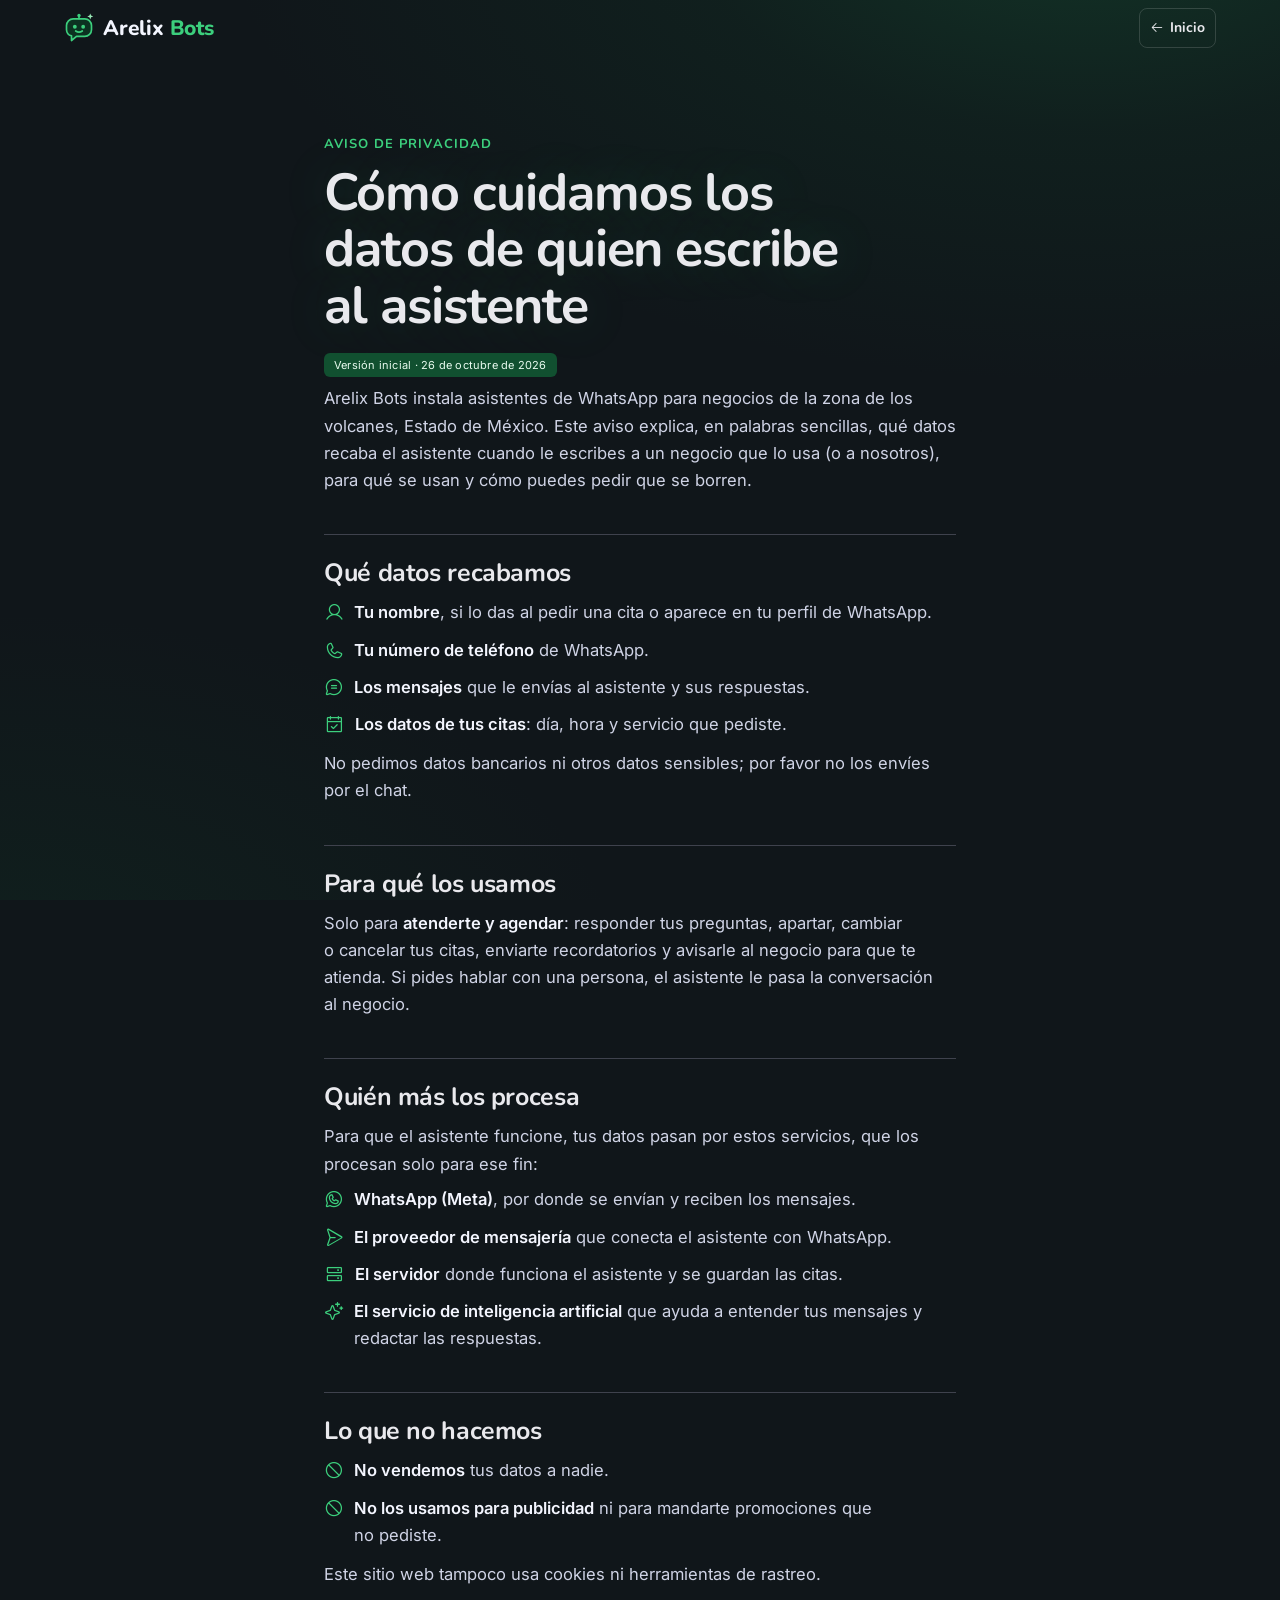
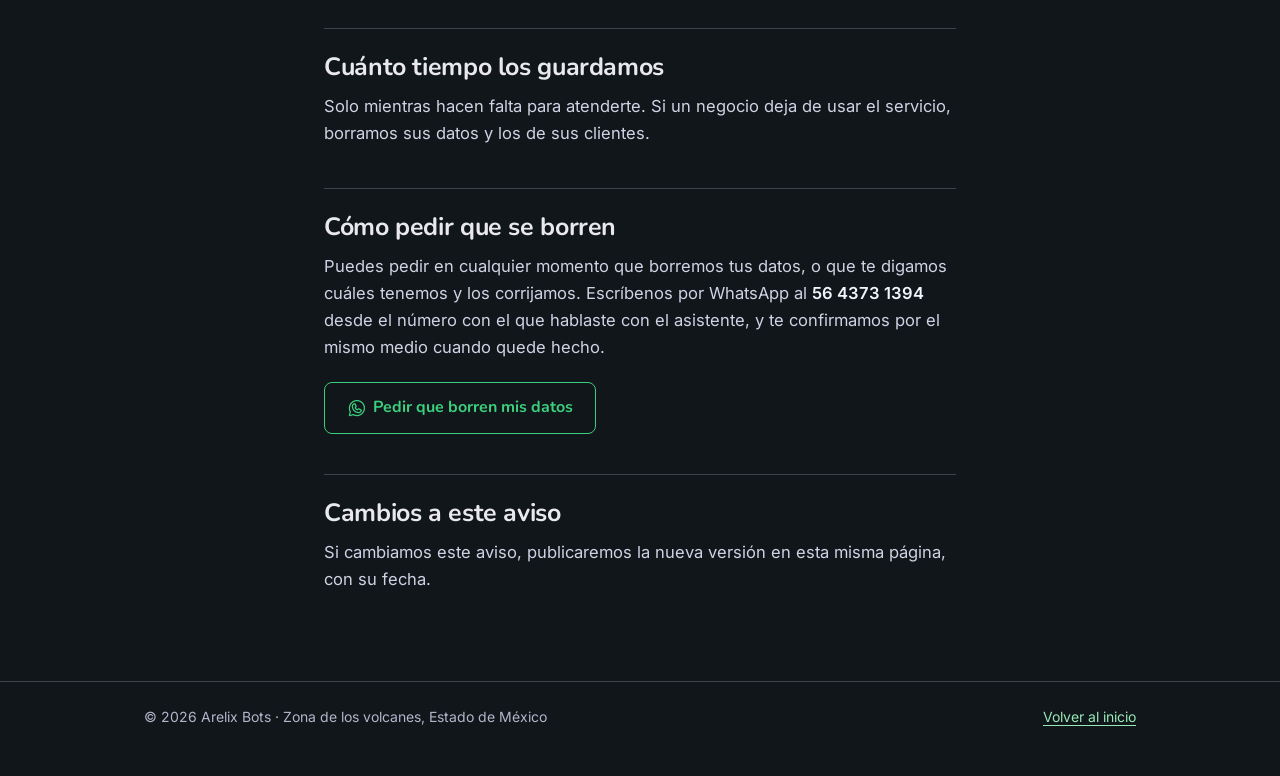
==== aviso-privacidad.html @ 7423c523 "Sitio estático de Arelix Bots y aviso de privacidad Página principal convertida del bundle de Claude" ====
<!DOCTYPE html>
<html lang="es-MX">
<head>
<meta charset="utf-8">
<meta name="viewport" content="width=device-width, initial-scale=1">
<title>Aviso de privacidad · Arelix Bots</title>
<meta name="description" content="Qué datos recaba el asistente de WhatsApp de Arelix Bots, para qué se usan, quién los procesa y cómo pedir que se borren.">
<meta name="theme-color" content="#10161a">
<link rel="canonical" href="https://lego1804.github.io/arelix-web/aviso-privacidad.html">
<link rel="icon" href="favicon.svg" type="image/svg+xml">
<link rel="icon" href="favicon.ico" sizes="32x32">
<link rel="apple-touch-icon" href="apple-touch-icon.png">
<meta property="og:type" content="website">
<meta property="og:locale" content="es_MX">
<meta property="og:site_name" content="Arelix Bots">
<meta property="og:title" content="Aviso de privacidad · Arelix Bots">
<meta property="og:description" content="Qué datos recaba el asistente de WhatsApp, para qué se usan y cómo pedir que se borren.">
<meta property="og:url" content="https://lego1804.github.io/arelix-web/aviso-privacidad.html">
<meta property="og:image" content="https://lego1804.github.io/arelix-web/og-image.png">
<meta property="og:image:width" content="1200">
<meta property="og:image:height" content="630">
<meta name="twitter:card" content="summary_large_image">
<link rel="stylesheet" href="assets/css/styles.css">
<script src="assets/js/main.js" defer></script>
</head>
<body>

<div aria-hidden="true" style="position:fixed;inset:0;width:100vw;height:100vh;z-index:-1;pointer-events:none;background:radial-gradient(ellipse 90vw 70vh at 85% -10%,rgba(24,116,67,.32) 0%,rgba(17,80,48,.16) 35%,rgba(16,22,26,0) 75%),radial-gradient(ellipse 70vw 60vh at 0% 110%,rgba(17,80,48,.18) 0%,rgba(16,22,26,0) 70%),var(--color-bg)"></div>

<nav class="nav topnav" data-scrolled="false" style="position:sticky;top:0;z-index:20;padding-inline:clamp(16px,5vw,72px);display:flex;align-items:center;gap:16px">
  <a href="./" class="nav-brand" aria-label="Arelix Bots, inicio" style="display:flex;align-items:center;gap:9px;margin-right:auto;text-decoration:none;min-width:0"><svg width="30" height="30" viewBox="0 0 36 36" aria-hidden="true" style="flex:none;overflow:visible"><path d="M11 7h14a8 8 0 0 1 8 8v5a8 8 0 0 1-8 8H15l-6 5v-5.6A8 8 0 0 1 3 20v-5a8 8 0 0 1 8-8z" fill="#0c3221" stroke="#3ccf7d" stroke-width="2" stroke-linejoin="round"></path><line x1="18" y1="7" x2="18" y2="4" stroke="#3ccf7d" stroke-width="2" stroke-linecap="round"></line><circle cx="18" cy="3" r="2" fill="#3ccf7d"></circle><circle cx="13" cy="16.5" r="2.3" fill="#3ccf7d"></circle><circle cx="23" cy="16.5" r="2.3" fill="#3ccf7d"></circle><path d="M14 21.6q4 2.8 8 0" stroke="#3ccf7d" stroke-width="2" fill="none" stroke-linecap="round"></path><path d="M31.5 0.5l1 2.6 2.6 1-2.6 1-1 2.6-1-2.6-2.6-1 2.6-1z" fill="#98e8b6"></path></svg><span style="font-family:'Nunito',system-ui,sans-serif;font-weight:800;font-size:21px;letter-spacing:-0.01em;color:var(--color-neutral-100);white-space:nowrap">Arelix <span style="color:var(--color-accent)">Bots</span></span></a>
  <a class="btn btn-secondary" href="./" style="min-height:40px"><i aria-hidden="true" class="ph ph-arrow-left"></i>Inicio</a>
</nav>

<main class="legal" style="color:var(--color-text);font-family:var(--font-body)">
  <h6 style="color:var(--color-accent);margin:0 0 14px">Aviso de privacidad</h6>
  <h1>Cómo cuidamos los datos de quien escribe al asistente</h1>
  <p><span class="tag tag-accent">Versión inicial · 26 de octubre de 2026</span></p>
  <p>Arelix Bots instala asistentes de WhatsApp para negocios de la zona de los volcanes, Estado de México. Este aviso explica, en palabras sencillas, qué datos recaba el asistente cuando le escribes a un negocio que lo usa (o a nosotros), para qué se usan y cómo puedes pedir que se borren.</p>

  <h2>Qué datos recabamos</h2>
  <ul>
    <li><i aria-hidden="true" class="ph ph-user"></i><span><strong>Tu nombre</strong>, si lo das al pedir una cita o aparece en tu perfil de WhatsApp.</span></li>
    <li><i aria-hidden="true" class="ph ph-phone"></i><span><strong>Tu número de teléfono</strong> de WhatsApp.</span></li>
    <li><i aria-hidden="true" class="ph ph-chat-circle-text"></i><span><strong>Los mensajes</strong> que le envías al asistente y sus respuestas.</span></li>
    <li><i aria-hidden="true" class="ph ph-calendar-check"></i><span><strong>Los datos de tus citas</strong>: día, hora y servicio que pediste.</span></li>
  </ul>
  <p>No pedimos datos bancarios ni otros datos sensibles; por favor no los envíes por el chat.</p>

  <h2>Para qué los usamos</h2>
  <p>Solo para <strong>atenderte y agendar</strong>: responder tus preguntas, apartar, cambiar o cancelar tus citas, enviarte recordatorios y avisarle al negocio para que te atienda. Si pides hablar con una persona, el asistente le pasa la conversación al negocio.</p>

  <h2>Quién más los procesa</h2>
  <p>Para que el asistente funcione, tus datos pasan por estos servicios, que los procesan solo para ese fin:</p>
  <ul>
    <li><i aria-hidden="true" class="ph ph-whatsapp-logo"></i><span><strong>WhatsApp (Meta)</strong>, por donde se envían y reciben los mensajes.</span></li>
    <li><i aria-hidden="true" class="ph ph-paper-plane-right"></i><span><strong>El proveedor de mensajería</strong> que conecta el asistente con WhatsApp.</span></li>
    <li><i aria-hidden="true" class="ph ph-hard-drives"></i><span><strong>El servidor</strong> donde funciona el asistente y se guardan las citas.</span></li>
    <li><i aria-hidden="true" class="ph ph-sparkle"></i><span><strong>El servicio de inteligencia artificial</strong> que ayuda a entender tus mensajes y redactar las respuestas.</span></li>
  </ul>

  <h2>Lo que no hacemos</h2>
  <ul>
    <li><i aria-hidden="true" class="ph ph-prohibit"></i><span><strong>No vendemos</strong> tus datos a nadie.</span></li>
    <li><i aria-hidden="true" class="ph ph-prohibit"></i><span><strong>No los usamos para publicidad</strong> ni para mandarte promociones que no pediste.</span></li>
  </ul>
  <p>Este sitio web tampoco usa cookies ni herramientas de rastreo.</p>

  <h2>Cuánto tiempo los guardamos</h2>
  <p>Solo mientras hacen falta para atenderte. Si un negocio deja de usar el servicio, borramos sus datos y los de sus clientes.</p>

  <h2>Cómo pedir que se borren</h2>
  <p>Puedes pedir en cualquier momento que borremos tus datos, o que te digamos cuáles tenemos y los corrijamos. Escríbenos por WhatsApp al <strong style="white-space:nowrap">56 4373 1394</strong> desde el número con el que hablaste con el asistente, y te confirmamos por el mismo medio cuando quede hecho.</p>
  <p style="margin-top:20px"><a class="btn btn-primary" href="https://wa.me/525643731394?text=Hola%2C%20quiero%20pedir%20que%20borren%20mis%20datos" target="_blank" rel="noopener" style="min-height:52px;padding:0 22px;font-size:16px;max-width:100%"><i aria-hidden="true" class="ph ph-whatsapp-logo" style="font-size:20px"></i>Pedir que borren mis datos</a></p>

  <h2>Cambios a este aviso</h2>
  <p>Si cambiamos este aviso, publicaremos la nueva versión en esta misma página, con su fecha.</p>
</main>

<footer style="width:100%;border-top:1px solid var(--color-neutral-800);margin-top:48px">
  <div style="max-width:1120px;margin:0 auto;padding:24px clamp(18px,5vw,72px) 48px;display:flex;flex-wrap:wrap;justify-content:space-between;align-items:flex-end;gap:16px;font-size:14px;color:var(--color-neutral-400)">
    <span>© 2026 Arelix Bots · Zona de los volcanes, Estado de México</span>
    <a href="./">Volver al inicio</a>
  </div>
</footer>

</body>
</html>
---- assets/css/styles.css ----
/* Arelix Bots — estilos del sitio (sistema Nocturne + ajustes de la página). */

/* — fuentes (latín y latín extendido, variables) — */
@font-face {
  font-family: 'Inter';
  font-style: normal;
  font-weight: 400 700;
  font-display: swap;
  src: url('../fonts/inter-latin-ext.woff2') format('woff2');
  unicode-range: U+0100-02BA, U+02BD-02C5, U+02C7-02CC, U+02CE-02D7, U+02DD-02FF, U+0304, U+0308, U+0329, U+1D00-1DBF, U+1E00-1E9F, U+1EF2-1EFF, U+2020, U+20A0-20AB, U+20AD-20C4, U+2113, U+2C60-2C7F, U+A720-A7FF;
}
@font-face {
  font-family: 'Inter';
  font-style: normal;
  font-weight: 400 700;
  font-display: swap;
  src: url('../fonts/inter-latin.woff2') format('woff2');
  unicode-range: U+0000-00FF, U+0131, U+0152-0153, U+02BB-02BC, U+02C6, U+02DA, U+02DC, U+0304, U+0308, U+0329, U+2000-206F, U+20AC, U+2122, U+2191, U+2193, U+2212, U+2215, U+FEFF, U+FFFD;
}
@font-face {
  font-family: 'Nunito';
  font-style: normal;
  font-weight: 500 800;
  font-display: swap;
  src: url('../fonts/nunito-latin-ext.woff2') format('woff2');
  unicode-range: U+0100-02BA, U+02BD-02C5, U+02C7-02CC, U+02CE-02D7, U+02DD-02FF, U+0304, U+0308, U+0329, U+1D00-1DBF, U+1E00-1E9F, U+1EF2-1EFF, U+2020, U+20A0-20AB, U+20AD-20C4, U+2113, U+2C60-2C7F, U+A720-A7FF;
}
@font-face {
  font-family: 'Nunito';
  font-style: normal;
  font-weight: 500 800;
  font-display: swap;
  src: url('../fonts/nunito-latin.woff2') format('woff2');
  unicode-range: U+0000-00FF, U+0131, U+0152-0153, U+02BB-02BC, U+02C6, U+02DA, U+02DC, U+0304, U+0308, U+0329, U+2000-206F, U+20AC, U+2122, U+2191, U+2193, U+2212, U+2215, U+FEFF, U+FFFD;
}

/* — sistema de diseño Nocturne — */
:root {
  --color-bg: #161826;
  --color-surface: #232532;
  --color-text: #e9e9ed;
  --color-accent: #9184d9; /* review round 7 (Barron): the accent moves to
     the product's blurple — OKLCH hue 289.2, the hue of the app's own Pro
     accent (#9a8fe0, --om-accent-pro) — at the same lightness the steel
     accent held (L 0.660, so the documented ratios survive) and chroma
     in the product blurple's own range (its token sits at C 0.118; the
     accent takes 0.125, from the old steel's 0.030):
     the accent now reads as an accent rather than another neutral. */
  --color-accent-2: #a7a1db; /* the machine-derived stand-in follows: same
     hue, same L 0.734, chroma at the same 2:3 proportion it held */
  --color-divider: color-mix(in srgb, #e9e9ed 16%, transparent);

  /* Tonal ramps — generated in OKLCH on one shared lightness scale, so the
     same step of any role matches the others in visual value. */
  --color-neutral-100: #f3f5fe;
  --color-neutral-200: #e4e7f5;
  --color-neutral-300: #cfd3e5;
  --color-neutral-400: #b2b6ca;
  --color-neutral-500: #9397ab;
  --color-neutral-600: #75798c;
  --color-neutral-700: #595d6c;
  --color-neutral-800: #3f424d;
  --color-neutral-900: #292b31;

  --color-accent-100: #f5f4ff;
  --color-accent-200: #e7e5fe;
  --color-accent-300: #d2cefd;
  --color-accent-400: #b5abfc;
  --color-accent-500: #968ae0;
  --color-accent-600: #796cbf;
  --color-accent-700: #5d5294;
  --color-accent-800: #423a6a;
  --color-accent-900: #2b2741;

  --color-accent-2-100: #f5f4ff;
  --color-accent-2-200: #e7e5fe;
  --color-accent-2-300: #d2cefd;
  --color-accent-2-400: #b5afe8;
  --color-accent-2-500: #9690c9;
  --color-accent-2-600: #7972a9;
  --color-accent-2-700: #5c5783;
  --color-accent-2-800: #423e5d;
  --color-accent-2-900: #2b293a;

  /* Deck section-divider ground — review round 3: saturation as presence.
     Dividers take a saturated deep indigo (hue 277, the neutral ramp's own
     family; C 0.094 — written when the accent held C 0.030, before the
     round-7 blurple raised it past the ground's) with a lighter bloom and
     a ghost tint of the same hue, while the slide grounds stay
     desaturated. Deck-scale fills only — not interface colors. */
  --color-section: #262a60;
  --color-section-glow: #353b80;
  --color-section-ghost: #4c5397;

  --font-heading: "Inter", system-ui, sans-serif;
  --font-heading-weight: 500;
  --font-body: "Inter", system-ui, sans-serif;

  --space-1: 2.8px;
  --space-2: 5.6px;
  --space-3: 8.4px;
  --space-4: 11.2px;
  --space-6: 16.8px;
  --space-8: 22.4px;

  --radius-sm: 4px;
  --radius-md: 8px;
  --radius-lg: 14px;

  /* Elevation — derived from the ground: soft ink-tinted shadows on a
     light theme, a hairline edge + ambient darkness on a dark one. */
  --shadow-sm: 0 0 0 1px #3f424d;
  --shadow-md: 0 0 0 1px #595d6c, 0 6px 18px rgba(0,0,0,0.55);
  --shadow-lg: 0 0 0 1px #9397ab, 0 16px 40px rgba(0,0,0,0.65);
}

body {
  background: var(--color-bg);
  color: var(--color-text);
  font-family: var(--font-body);
}
h1, h2, h3, h4 { font-family: var(--font-heading); font-weight: var(--font-heading-weight); }

.lighten{mix-blend-mode:lighten;background-color:transparent}

/* ══════════════════════════════════════════════════════════════════════════
   Components — built with the tokens above. Plain CSS
   on plain HTML: no JavaScript, no build step. Each class is documented in
   readme.md and demonstrated in foundations/ and components/.
   ══════════════════════════════════════════════════════════════════════ */

*, *::before, *::after { box-sizing: border-box; }
body { margin: 0; font-size: 15px; line-height: 1.55; font-weight: 400; }
h1, h2, h3, h4, h5, h6 {
  font-family: var(--font-heading); font-weight: var(--font-heading-weight);
  line-height: 1.12; letter-spacing: -0.015em; margin: 0 0 var(--space-2);
}
h1 { font-size: 42px; }
h2 { font-size: 32px; }
h3 { font-size: 25px; }
h4 { font-size: 20px; }
h5 { font-size: 16px; }
h6 { font-size: 13px; }
h6 { letter-spacing: 0.08em; text-transform: uppercase; }
p { margin: 0 0 var(--space-3); }
a { color: var(--color-accent); text-underline-offset: 3px; }
img { display: block; max-width: 100%; }
figure { margin: 0; }
figcaption {
  font-size: 11px; margin-top: var(--space-1);
  color: color-mix(in srgb, var(--color-text) 55%, transparent);
}
.text-muted { color: color-mix(in srgb, var(--color-text) 55%, transparent); }
:focus { outline: none; }
:focus-visible { outline: 2px solid var(--color-accent); outline-offset: 2px; }
::selection { background: color-mix(in srgb, var(--color-accent) 30%, transparent); }

/* — rules — */
/* Rules fade to transparent at both ends instead of stopping cleanly — a
   Nocturne signature. The ramp is 48px an end (one deck baseline unit),
   painted from the same divider token. Freestanding rules fade; box
   outlines, in-control separators, and short accent marks stay solid. */
.hr {
  height: 1px; border: 0; margin: var(--space-4) 0;
  background: linear-gradient(to right,
    transparent, var(--color-divider) 48px,
    var(--color-divider) calc(100% - 48px), transparent);
}

/* — buttons — */
.btn {
  display: inline-flex; align-items: center; justify-content: center; gap: 6px;
  cursor: pointer; text-decoration: none;
  font-family: var(--font-heading); font-weight: var(--font-heading-weight);
  font-size: 14px; line-height: 1.2; color: var(--color-text); /* matches the .input's 14px —
     the pair sits side by side in sign-up rows */
  background: transparent; border: 1px solid transparent;
  padding: var(--space-2) calc(var(--space-3) * 1.2);
  border-radius: var(--radius-md);
}
.btn svg { display: block; }
.btn:disabled { opacity: 0.45; cursor: not-allowed; }
.btn-primary { color: var(--color-accent); border-color: var(--color-accent); }
.btn-primary:hover { background: color-mix(in srgb, var(--color-accent) 12%, transparent); }
.btn-primary:active { background: color-mix(in srgb, var(--color-accent) 22%, transparent); }
.btn-secondary { border-color: var(--color-divider); }
.btn-secondary:hover { background: color-mix(in srgb, var(--color-text) 7%, transparent); }
.btn-secondary:active { background: color-mix(in srgb, var(--color-text) 14%, transparent); }
.btn-ghost { color: var(--color-accent); padding-inline: var(--space-1); }
.btn-ghost:hover { background: color-mix(in srgb, var(--color-accent) 10%, transparent); }
.btn-ghost:active { background: color-mix(in srgb, var(--color-accent) 18%, transparent); }
.btn-icon { width: 36px; height: 36px; padding: 0; }
.btn-block { width: 100%; margin-top: var(--space-2); }

/* — forms — */
.field > label {
  display: block; font-size: 12px; margin-bottom: 5px;
  color: color-mix(in srgb, var(--color-text) 70%, transparent);
}
.input {
  width: 100%; min-height: 36px; padding: 6px 10px; font: inherit;
  font-size: 14px; color: var(--color-text); caret-color: var(--color-accent);
  background: var(--color-surface);
  border: 1px solid var(--color-divider); border-radius: var(--radius-md);
}
.input:hover { border-color: color-mix(in srgb, var(--color-text) 45%, transparent); }
.input:focus-visible { border-color: var(--color-accent); outline-offset: 0; }
textarea.input { min-height: 90px; resize: vertical; }
.radio { display: inline-flex; align-items: center; gap: 8px; cursor: pointer; font-size: 14px; }
.radio input, .seg-opt input {
  position: absolute; opacity: 0; width: 0; height: 0; pointer-events: none;
}
.radio .dot {
  width: 16px; height: 16px; flex: none; border-radius: 50%;
  border: 1.5px solid var(--color-divider);
}
.radio:hover .dot { border-color: var(--color-accent); }
.radio input:checked + .dot {
  border-color: var(--color-accent); background: var(--color-accent);
  box-shadow: inset 0 0 0 4px var(--color-bg);
}
.radio input:focus-visible + .dot { outline: 2px solid var(--color-accent); outline-offset: 2px; }
.seg {
  display: inline-flex; overflow: hidden;
  border: 1px solid var(--color-divider); border-radius: var(--radius-md);
}
.seg-opt {
  display: inline-flex; align-items: center; gap: 6px;
  padding: 7px 12px; font-size: 13px; cursor: pointer;
}
.seg-opt + .seg-opt { border-left: 1px solid var(--color-divider); }
.seg-opt:has(input:checked) { color: var(--color-accent); box-shadow: inset 0 0 0 1px var(--color-accent); }
.seg-opt:not(:has(input:checked)):hover { background: color-mix(in srgb, var(--color-text) 7%, transparent); }
.seg-opt:has(input:focus-visible) { outline: 2px solid var(--color-accent); outline-offset: -2px; }

/* — cards — */
.card {
  display: flex; flex-direction: column; gap: var(--space-2);
  padding: var(--space-3); border-radius: var(--radius-md); background: var(--color-surface);
}
.card-kicker { font-size: 10px; letter-spacing: 0.1em; text-transform: uppercase; color: var(--color-accent); }
.card-title {
  font-family: var(--font-heading); font-weight: var(--font-heading-weight);
  font-size: 17px; line-height: 1.2;
}
.card-body { margin: 0; font-size: 13px; opacity: 0.8; flex: 1; }
.card-meta {
  display: flex; align-items: center; gap: 6px; font-size: 11px;
  color: color-mix(in srgb, var(--color-text) 50%, transparent);
}
.elev-sm { box-shadow: var(--shadow-sm); }
.elev-md { box-shadow: var(--shadow-md); }
.elev-lg { box-shadow: var(--shadow-lg); }

/* — tags — */
.tag {
  display: inline-flex; align-items: center; font-size: 11px;
  letter-spacing: 0.02em; padding: 3px 10px;
  border-radius: calc(var(--radius-md) * 0.75);
}
.tag-accent { background: var(--color-accent-800); color: var(--color-accent-100); }
.tag-accent-2 { background: var(--color-accent-2-800); color: var(--color-accent-2-100); }
.tag-neutral { background: var(--color-neutral-800); color: var(--color-neutral-100); }
.tag-outline { border: 1px solid var(--color-accent); color: var(--color-accent); }

/* — navigation — */
.nav {
  display: flex; align-items: center; gap: var(--space-4);
  padding: var(--space-3) var(--space-4);
  border-bottom: none;
}
.nav-brand {
  font-family: var(--font-heading); font-weight: var(--font-heading-weight);
  font-size: 18px; margin-right: auto;
}
.nav a { color: inherit; text-decoration: none; font-size: 14px; }
.nav a:hover, .nav a[aria-current='page'] { color: var(--color-accent); }

/* — tables — */
.table { width: 100%; border-collapse: collapse; font-size: 14px; }
.table th {
  text-align: left; font-size: 11px; letter-spacing: 0.08em; text-transform: uppercase;
  color: color-mix(in srgb, var(--color-text) 60%, transparent);
  padding: var(--space-2); border-bottom: 1px solid transparent; /* keeps layout; the row paints the fading rule */
}
.table td {
  padding: var(--space-2);
  border-bottom: 1px solid transparent;
}
/* Row rules as row-level strips so the end-fade spans the row, not each cell. */
.table thead tr {
  background: linear-gradient(to right,
    transparent, var(--color-divider) 48px,
    var(--color-divider) calc(100% - 48px), transparent) no-repeat bottom / 100% 1px;
}
.table tbody tr {
  background: linear-gradient(to right,
    transparent, color-mix(in srgb, var(--color-text) 8%, transparent) 48px,
    color-mix(in srgb, var(--color-text) 8%, transparent) calc(100% - 48px), transparent) no-repeat bottom / 100% 1px;
}
.table tbody tr:hover {
  /* the hover tint layers over the row rule, which keeps painting */
  background:
    linear-gradient(color-mix(in srgb, var(--color-text) 4%, transparent),
                    color-mix(in srgb, var(--color-text) 4%, transparent)) no-repeat 0 0 / 100% 100%,
    linear-gradient(to right,
      transparent, color-mix(in srgb, var(--color-text) 8%, transparent) 48px,
      color-mix(in srgb, var(--color-text) 8%, transparent) calc(100% - 48px), transparent) no-repeat bottom / 100% 1px;
}

/* — dialog — */
.dialog-backdrop {
  position: fixed; inset: 0; display: grid; place-items: center;
  padding: var(--space-4);
  background: color-mix(in srgb, var(--color-neutral-900) 50%, transparent);
}
.dialog {
  width: min(440px, 100%); display: flex; flex-direction: column; gap: var(--space-3);
  padding: var(--space-4); border-radius: var(--radius-lg);
  background: var(--color-surface); box-shadow: var(--shadow-lg);
}
.dialog-title {
  font-family: var(--font-heading); font-weight: var(--font-heading-weight);
  font-size: 20px;
}
.dialog-body { font-size: 14px; opacity: 0.85; }
.dialog-actions { display: flex; justify-content: flex-end; gap: var(--space-2); margin-top: var(--space-2); }

/* — íconos Phosphor (MIT, phosphoricons.com); solo los que usa el sitio — */
@font-face {
  font-family: 'Phosphor';
  src: url('../fonts/phosphor.woff2') format('woff2');
  font-weight: normal;
  font-style: normal;
  font-display: block;
}
.ph {
  /* use !important to prevent issues with browser extensions that change fonts */
  font-family: "Phosphor" !important;
  speak: never;
  font-style: normal;
  font-weight: normal;
  font-variant: normal;
  text-transform: none;
  line-height: 1;

  /* Enable Ligatures ================ */
  letter-spacing: 0;
  -webkit-font-feature-settings: "liga";
  -moz-font-feature-settings: "liga=1";
  -moz-font-feature-settings: "liga";
  -ms-font-feature-settings: "liga" 1;
  font-feature-settings: "liga";
  -webkit-font-variant-ligatures: discretionary-ligatures;
  font-variant-ligatures: discretionary-ligatures;

  /* Better Font Rendering =========== */
  -webkit-font-smoothing: antialiased;
  -moz-osx-font-smoothing: grayscale;
}
.ph.ph-alarm:before { content: "\e006"; }
.ph.ph-arrow-right:before { content: "\e06c"; }
.ph.ph-barbell:before { content: "\e0b6"; }
.ph.ph-bell-ringing:before { content: "\e5e8"; }
.ph.ph-calendar-check:before { content: "\e712"; }
.ph.ph-chat-slash:before { content: "\e15e"; }
.ph.ph-check:before { content: "\e182"; }
.ph.ph-clock:before { content: "\e19a"; }
.ph.ph-hamburger:before { content: "\e790"; }
.ph.ph-hand-waving:before { content: "\e580"; }
.ph.ph-image:before { content: "\e2ca"; }
.ph.ph-map-pin:before { content: "\e316"; }
.ph.ph-paper-plane-right:before { content: "\e396"; }
.ph.ph-person-simple-walk:before { content: "\e73a"; }
.ph.ph-plus:before { content: "\e3d4"; }
.ph.ph-plus-circle:before { content: "\e3d6"; }
.ph.ph-quotes:before { content: "\e660"; }
.ph.ph-repeat:before { content: "\e3f6"; }
.ph.ph-scissors:before { content: "\eae0"; }
.ph.ph-seal-check:before { content: "\e606"; }
.ph.ph-sparkle:before { content: "\e6a2"; }
.ph.ph-star-four:before { content: "\e6a4"; }
.ph.ph-stethoscope:before { content: "\e7ea"; }
.ph.ph-storefront:before { content: "\e470"; }
.ph.ph-tag:before { content: "\e478"; }
.ph.ph-whatsapp-logo:before { content: "\e5d0"; }

.ph.ph-arrow-left:before { content: "\e058"; }
.ph.ph-chat-circle-text:before { content: "\e16e"; }
.ph.ph-hard-drives:before { content: "\e2a0"; }
.ph.ph-phone:before { content: "\e3b8"; }
.ph.ph-prohibit:before { content: "\e3de"; }
.ph.ph-user:before { content: "\e4c2"; }
/* — página — */
:root{--color-bg:#10161a;--color-surface:#182127;--color-accent:#3ccf7d;--color-accent-100:#e8fbef;--color-accent-200:#c6f3d6;--color-accent-300:#98e8b6;--color-accent-400:#5fdb93;--color-accent-500:#2fc26e;--color-accent-600:#209a56;--color-accent-700:#187443;--color-accent-800:#115030;--color-accent-900:#0c3221;--color-section:#0e3626;--color-section-glow:#16513a;--font-heading:"Nunito",system-ui,sans-serif;--font-heading-weight:700;}
html{scroll-behavior:smooth;overflow-x:clip}
html{background:var(--color-bg)}
body{margin:0;width:100%;min-width:0;overflow-x:clip;background:transparent;text-wrap:pretty}
a{color:var(--color-accent-300)}a:hover{color:var(--color-accent-200)}
details summary::-webkit-details-marker{display:none}
.rv [data-reveal]{opacity:0;transform:translateY(18px);transition:opacity .7s ease,transform .7s ease}
.rv [data-reveal].in{opacity:1;transform:none}
@keyframes pop{from{opacity:0;transform:translateY(8px) scale(.96)}to{opacity:1;transform:none}}
.pop{animation:pop .35s ease both}
@keyframes blink{0%,80%,100%{opacity:.3}40%{opacity:1}}
.dot{animation:blink 1.2s infinite}
@keyframes ring{0%,100%{box-shadow:0 0 0 0 rgba(60,207,125,0),0 0 16px rgba(60,207,125,.2)}50%{box-shadow:0 0 0 6px rgba(60,207,125,.08),0 0 30px rgba(60,207,125,.5)}}
.ring{animation:ring 3s ease-in-out infinite}
.who{display:grid;grid-template-columns:repeat(5,minmax(0,1fr));gap:10px}
@media(max-width:760px){.who{grid-template-columns:repeat(2,minmax(0,1fr))}.who>:last-child{grid-column:1/-1}}
.topnav{background:transparent;transition:background .3s ease,box-shadow .3s ease,backdrop-filter .3s ease}
.topnav[data-scrolled="true"]{background:rgba(16,22,26,.72);-webkit-backdrop-filter:blur(14px);backdrop-filter:blur(14px);box-shadow:0 1px 0 var(--color-neutral-800)}
@keyframes drift{0%,100%{transform:translate(0,0);opacity:.12}50%{transform:translate(6px,-24px);opacity:.65}}
.pt{position:absolute;border-radius:50%;background:rgba(60,207,125,.6);box-shadow:0 0 8px rgba(60,207,125,.55);animation:drift 9s ease-in-out infinite}
.rv .chk{opacity:0;transform:translateX(-10px);transition:opacity .45s ease,transform .45s ease}
.rv .chks.in .chk{opacity:1;transform:none}
@keyframes spin{to{transform:rotate(360deg)}}
.gb{position:relative;border-radius:18px;padding:1.5px;overflow:hidden;isolation:isolate;background:var(--color-accent-800)}
.gb::before{content:"";position:absolute;left:50%;top:50%;width:200%;aspect-ratio:1;translate:-50% -50%;background:conic-gradient(from 0deg,rgba(60,207,125,0) 0 62%,rgba(60,207,125,.25) 75%,rgba(152,232,182,.95) 88%,rgba(60,207,125,0) 100%);animation:spin 7s linear infinite;z-index:-1}
@keyframes bnc{0%{transform:none}30%{transform:translateY(-6px) scale(1.1)}55%{transform:none}75%{transform:translateY(-2px)}100%{transform:none}}
.bnc i.ph{display:inline-block}
.bnc:hover i.ph{animation:bnc .55s ease}
@keyframes wring{0%,62%{transform:scale(1);opacity:0}66%{opacity:.75}100%{transform:scale(1.65);opacity:0}}
.wpulse::after{content:"";position:absolute;inset:-1.5px;border-radius:50%;border:2px solid rgba(60,207,125,.7);opacity:0;animation:wring 3.6s ease-out infinite;pointer-events:none}
@media(prefers-reduced-motion:reduce){*,*::before,*::after{animation:none!important;transition:none!important}html{scroll-behavior:auto}.rv [data-reveal],.rv .chk{opacity:1;transform:none}.pt{opacity:.3}}
.lift{transition:transform .25s ease,box-shadow .25s ease}
.lift:hover{transform:translateY(-4px);box-shadow:0 0 0 1px var(--color-accent-600),0 14px 36px rgba(60,207,125,.16)}
.fab{transition:transform .2s ease,box-shadow .2s ease}
.fab:hover{transform:scale(1.06);color:var(--color-accent-100)!important;box-shadow:0 10px 30px rgba(0,0,0,.5),0 0 40px rgba(60,207,125,.55)!important}
[hidden]{display:none!important}

/* — aviso de privacidad — */
.legal{max-width:760px;margin:0 auto;padding:clamp(40px,7vw,80px) clamp(18px,5vw,72px) 32px}
.legal h1{font-size:clamp(32px,5.4vw,52px);line-height:1.08;letter-spacing:-0.02em;margin:0 0 16px;text-shadow:0 0 48px rgba(60,207,125,.22)}
.legal h2{font-size:clamp(21px,3vw,25px);margin:40px 0 12px;padding-top:24px;border-top:1px solid var(--color-neutral-800)}
.legal p,.legal li{font-size:16.5px;line-height:1.65;color:var(--color-neutral-300)}
.legal strong{color:var(--color-neutral-100);font-weight:600}
.legal ul{margin:0 0 12px;padding:0;list-style:none;display:grid;gap:10px}
.legal li{display:flex;gap:10px;align-items:flex-start}
.legal li>.ph{color:var(--color-accent);font-size:20px;flex:none;margin-top:3px}
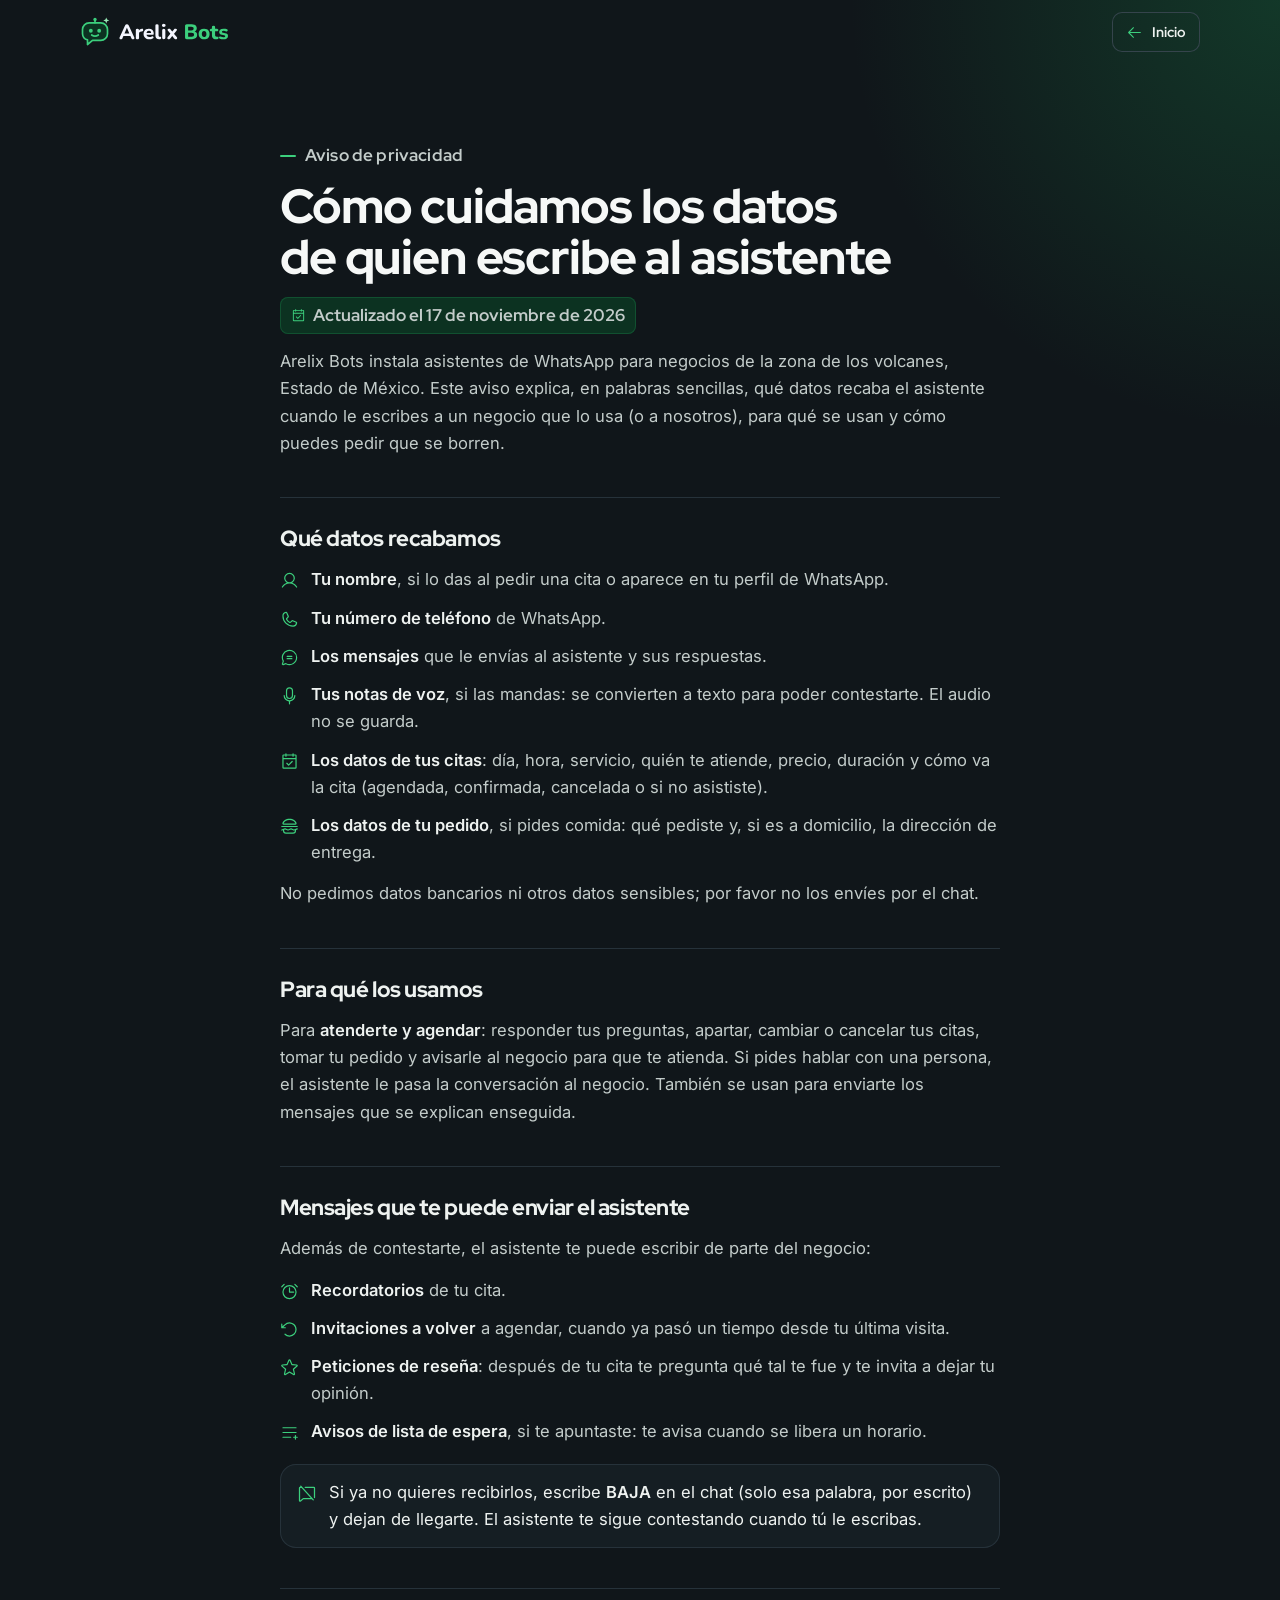
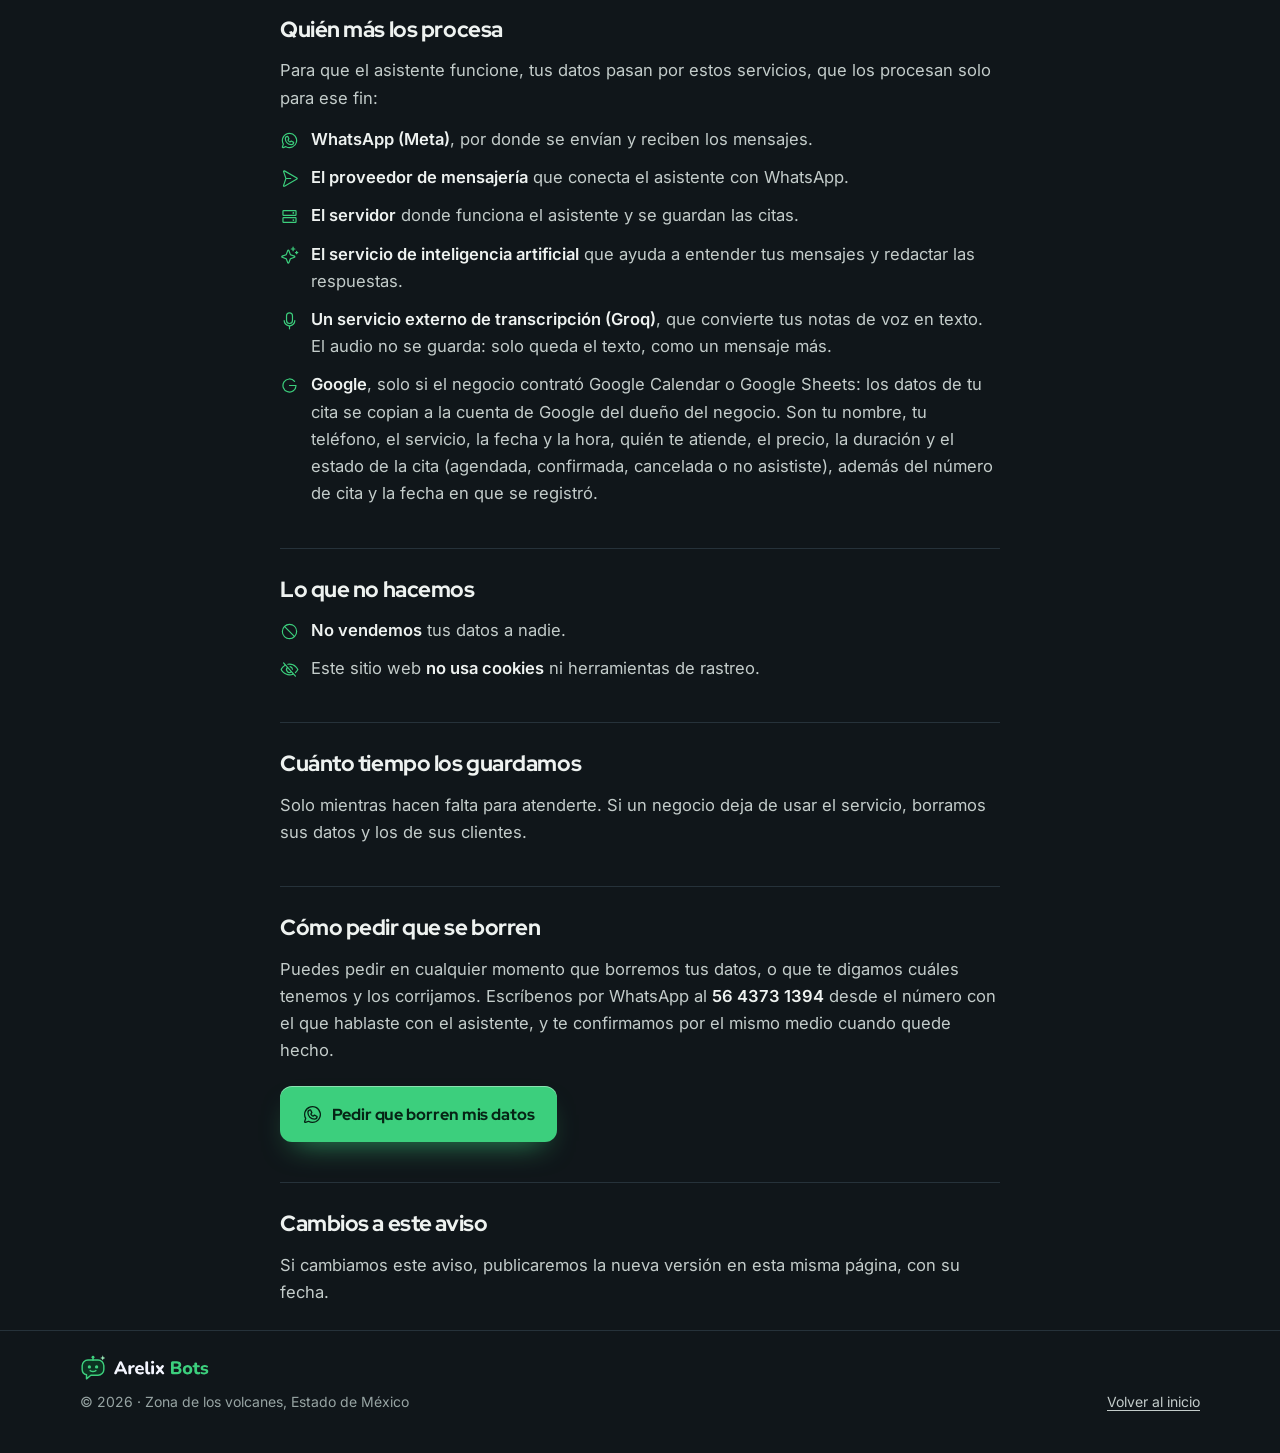
==== commit da461e44: "Rediseño "Turno de noche": página nueva, animaciones y aviso de privacidad Portada, secciones y avis" ====
--- a/aviso-privacidad.html
+++ b/aviso-privacidad.html
@@ -6,7 +6,8 @@
 <title>Aviso de privacidad · Arelix Bots</title>
 <meta name="description" content="Qué datos recaba el asistente de WhatsApp de Arelix Bots, para qué se usan, quién los procesa y cómo pedir que se borren.">
 <meta name="theme-color" content="#10161a">
-<link rel="canonical" href="https://lego1804.github.io/arelix-web/aviso-privacidad.html">
+<meta name="color-scheme" content="dark">
+<link rel="canonical" href="https://www.arelixbots.com/aviso-privacidad.html">
 <link rel="icon" href="favicon.svg" type="image/svg+xml">
 <link rel="icon" href="favicon.ico" sizes="32x32">
 <link rel="apple-touch-icon" href="apple-touch-icon.png">
@@ -15,72 +16,106 @@
 <meta property="og:site_name" content="Arelix Bots">
 <meta property="og:title" content="Aviso de privacidad · Arelix Bots">
 <meta property="og:description" content="Qué datos recaba el asistente de WhatsApp, para qué se usan y cómo pedir que se borren.">
-<meta property="og:url" content="https://lego1804.github.io/arelix-web/aviso-privacidad.html">
-<meta property="og:image" content="https://lego1804.github.io/arelix-web/og-image.png">
+<meta property="og:url" content="https://www.arelixbots.com/aviso-privacidad.html">
+<meta property="og:image" content="https://www.arelixbots.com/og-image.png">
 <meta property="og:image:width" content="1200">
 <meta property="og:image:height" content="630">
 <meta name="twitter:card" content="summary_large_image">
-<link rel="stylesheet" href="assets/css/styles.css">
-<script src="assets/js/main.js" defer></script>
+<link rel="preload" href="assets/fonts/red-hat-display-latin.woff2" as="font" type="font/woff2" crossorigin>
+<link rel="preload" href="assets/fonts/inter-latin.woff2" as="font" type="font/woff2" crossorigin>
+<link rel="stylesheet" href="assets/css/styles.css?v=3">
+<!-- Las animaciones solo se preparan si el celular las permite; si el archivo de abajo no carga, la página se queda completa y quieta. -->
+<script>!function(d,w){try{if('IntersectionObserver'in w&&!w.matchMedia('(prefers-reduced-motion: reduce)').matches){d.classList.add('anim');w.__arelix=setTimeout(function(){d.classList.remove('anim')},6000)}}catch(e){}}(document.documentElement,window)</script>
+<script src="assets/js/main.js?v=3" defer onerror="document.documentElement.classList.remove('anim')"></script>
 </head>
 <body>
+<svg class="sprite" aria-hidden="true" focusable="false" width="0" height="0"><defs></defs><symbol id="logo" viewBox="0 0 178.9 36"><path d="M11 7h14a8 8 0 0 1 8 8v5a8 8 0 0 1-8 8H15l-6 5v-5.6A8 8 0 0 1 3 20v-5a8 8 0 0 1 8-8z" fill="#0c3221" stroke="#3ccf7d" stroke-width="2" stroke-linejoin="round"/><path d="M18 7V4" stroke="#3ccf7d" stroke-width="2" stroke-linecap="round"/><circle cx="18" cy="3" r="2" fill="#3ccf7d"/><circle cx="13" cy="16.5" r="2.3" fill="#3ccf7d"/><circle cx="23" cy="16.5" r="2.3" fill="#3ccf7d"/><path d="M14 21.6q4 2.8 8 0" stroke="#3ccf7d" stroke-width="2" fill="none" stroke-linecap="round"/><path d="M31.5.5l1 2.6 2.6 1-2.6 1-1 2.6-1-2.6-2.6-1 2.6-1z" fill="#98e8b6"/><path fill="#f3f5fe" d="M49.08 26.8Q48.38 26.8 47.94 26.47Q47.49 26.15 47.39 25.6Q47.29 25.04 47.6 24.35L54.07 10.22Q54.46 9.36 55.02 8.98Q55.58 8.6 56.31 8.6Q57.02 8.6 57.58 8.98Q58.14 9.36 58.53 10.22L65.02 24.35Q65.35 25.05 65.25 25.61Q65.16 26.17 64.73 26.49Q64.3 26.8 63.63 26.8Q62.78 26.8 62.32 26.4Q61.85 26 61.48 25.14L59.98 21.65L61.55 22.72H51.03L52.6 21.65L51.11 25.14Q50.73 26.02 50.31 26.41Q49.9 26.8 49.08 26.8ZM56.26 12.97 53.03 20.67 52.34 19.67H60.23L59.56 20.67L56.31 12.97ZM68.95 26.8Q68 26.8 67.5 26.3Q67 25.8 67 24.86V15.92Q67 14.98 67.48 14.49Q67.97 14 68.86 14Q69.75 14 70.23 14.49Q70.71 14.98 70.71 15.92V17.23H70.46Q70.76 15.72 71.8 14.89Q72.84 14.05 74.48 13.95Q75.1 13.92 75.44 14.27Q75.78 14.62 75.82 15.47Q75.85 16.24 75.49 16.7Q75.13 17.16 74.27 17.25L73.7 17.3Q72.26 17.43 71.57 18.14Q70.87 18.85 70.87 20.17V24.86Q70.87 25.8 70.38 26.3Q69.89 26.8 68.95 26.8ZM83.31 26.85Q81.13 26.85 79.55 26.06Q77.98 25.27 77.12 23.82Q76.27 22.37 76.27 20.4Q76.27 18.48 77.09 17.04Q77.91 15.6 79.35 14.77Q80.79 13.95 82.62 13.95Q83.97 13.95 85.06 14.39Q86.14 14.83 86.92 15.65Q87.69 16.47 88.1 17.64Q88.51 18.81 88.51 20.26Q88.51 20.74 88.21 20.98Q87.91 21.22 87.32 21.22H79.41V19.25H85.76L85.36 19.6Q85.36 18.56 85.06 17.87Q84.76 17.18 84.19 16.83Q83.63 16.47 82.79 16.47Q81.86 16.47 81.2 16.9Q80.54 17.33 80.19 18.13Q79.85 18.93 79.85 20.08V20.28Q79.85 22.21 80.73 23.11Q81.61 24 83.39 24Q84 24 84.77 23.86Q85.55 23.71 86.24 23.38Q86.83 23.1 87.27 23.19Q87.71 23.29 87.97 23.61Q88.22 23.93 88.26 24.36Q88.29 24.79 88.07 25.21Q87.84 25.63 87.33 25.9Q86.45 26.38 85.38 26.61Q84.31 26.85 83.31 26.85ZM94.94 26.85Q92.69 26.85 91.58 25.6Q90.48 24.35 90.48 21.88V10.52Q90.48 9.58 90.97 9.09Q91.46 8.6 92.38 8.6Q93.29 8.6 93.79 9.09Q94.29 9.58 94.29 10.52V21.74Q94.29 22.78 94.72 23.27Q95.15 23.76 95.89 23.76Q96.09 23.76 96.27 23.74Q96.46 23.71 96.65 23.7Q97.05 23.66 97.21 23.94Q97.38 24.23 97.38 25.1Q97.38 25.85 97.08 26.25Q96.78 26.64 96.13 26.75Q95.9 26.77 95.57 26.81Q95.24 26.85 94.94 26.85ZM100.52 26.78Q99.6 26.78 99.11 26.24Q98.62 25.7 98.62 24.71V16.09Q98.62 15.08 99.11 14.55Q99.6 14.02 100.52 14.02Q101.43 14.02 101.93 14.55Q102.43 15.08 102.43 16.09V24.71Q102.43 25.7 101.94 26.24Q101.45 26.78 100.52 26.78ZM100.52 11.95Q99.48 11.95 98.91 11.45Q98.34 10.95 98.34 10.04Q98.34 9.12 98.91 8.63Q99.48 8.13 100.52 8.13Q101.57 8.13 102.13 8.63Q102.69 9.12 102.69 10.04Q102.69 10.95 102.13 11.45Q101.57 11.95 100.52 11.95ZM106.41 26.75Q105.73 26.75 105.29 26.36Q104.86 25.97 104.85 25.37Q104.84 24.77 105.34 24.13L109.25 19.34V21.07L105.62 16.62Q105.09 15.97 105.12 15.37Q105.14 14.77 105.57 14.39Q106 14 106.69 14Q107.39 14 107.84 14.23Q108.3 14.47 108.69 14.98L111.38 18.45H110.05L112.76 14.98Q113.17 14.47 113.62 14.23Q114.07 14 114.74 14Q115.45 14 115.87 14.4Q116.29 14.79 116.31 15.39Q116.32 15.99 115.79 16.64L112.17 21.06V19.36L116.09 24.13Q116.63 24.75 116.6 25.35Q116.57 25.96 116.14 26.35Q115.7 26.75 114.99 26.75Q114.32 26.75 113.87 26.51Q113.43 26.28 113.01 25.76L110.05 22.02H111.34L108.39 25.76Q107.99 26.25 107.55 26.5Q107.11 26.75 106.41 26.75Z"/><path fill="#3ccf7d" d="M128.1 26.58Q127.1 26.58 126.58 26.05Q126.05 25.52 126.05 24.53V10.87Q126.05 9.87 126.58 9.34Q127.1 8.81 128.1 8.81H134.2Q136.09 8.81 137.42 9.37Q138.74 9.93 139.45 10.96Q140.15 12 140.15 13.42Q140.15 15.01 139.23 16.12Q138.32 17.22 136.75 17.61V17.22Q138.59 17.53 139.6 18.66Q140.61 19.79 140.61 21.58Q140.61 23.93 138.97 25.25Q137.34 26.58 134.47 26.58ZM129.79 23.67H133.95Q135.46 23.67 136.16 23.09Q136.86 22.51 136.86 21.35Q136.86 20.17 136.16 19.59Q135.46 19.02 133.95 19.02H129.79ZM129.79 16.11H133.51Q134.98 16.11 135.69 15.56Q136.39 15.02 136.39 13.91Q136.39 12.81 135.69 12.27Q134.98 11.72 133.51 11.72H129.79ZM148.94 26.85Q146.96 26.85 145.48 26.07Q144.01 25.29 143.19 23.83Q142.37 22.37 142.37 20.39Q142.37 18.9 142.83 17.71Q143.3 16.53 144.16 15.68Q145.03 14.83 146.24 14.39Q147.45 13.95 148.94 13.95Q150.94 13.95 152.41 14.73Q153.88 15.51 154.69 16.96Q155.51 18.4 155.51 20.39Q155.51 21.88 155.05 23.08Q154.59 24.27 153.72 25.12Q152.85 25.97 151.64 26.41Q150.43 26.85 148.94 26.85ZM148.94 24Q149.76 24 150.37 23.61Q150.99 23.22 151.33 22.42Q151.68 21.62 151.68 20.39Q151.68 18.54 150.92 17.67Q150.16 16.79 148.94 16.79Q148.14 16.79 147.52 17.18Q146.9 17.57 146.55 18.36Q146.2 19.16 146.2 20.39Q146.2 22.22 146.96 23.11Q147.72 24 148.94 24ZM163.53 26.85Q161.78 26.85 160.62 26.28Q159.45 25.71 158.89 24.59Q158.32 23.47 158.32 21.8V17.04H157.24Q156.53 17.04 156.15 16.67Q155.76 16.3 155.76 15.63Q155.76 14.94 156.15 14.58Q156.53 14.22 157.24 14.22H158.32V12.28Q158.32 11.34 158.82 10.85Q159.32 10.36 160.23 10.36Q161.15 10.36 161.64 10.85Q162.13 11.34 162.13 12.28V14.22H164.5Q165.21 14.22 165.6 14.58Q165.98 14.94 165.98 15.63Q165.98 16.3 165.6 16.67Q165.21 17.04 164.5 17.04H162.13V21.64Q162.13 22.7 162.61 23.23Q163.1 23.75 164.17 23.75Q164.56 23.75 164.89 23.68Q165.22 23.6 165.48 23.59Q165.83 23.56 166.06 23.8Q166.29 24.04 166.29 24.83Q166.29 25.46 166.1 25.91Q165.9 26.36 165.4 26.55Q165.05 26.67 164.49 26.76Q163.92 26.85 163.53 26.85ZM172.12 26.85Q171.02 26.85 169.84 26.65Q168.67 26.45 167.72 25.97Q167.21 25.71 166.99 25.33Q166.78 24.94 166.8 24.53Q166.83 24.12 167.07 23.81Q167.3 23.49 167.69 23.37Q168.09 23.25 168.57 23.45Q169.59 23.88 170.46 24.06Q171.32 24.24 172.14 24.24Q173.22 24.24 173.72 23.89Q174.22 23.55 174.22 22.99Q174.22 22.51 173.89 22.25Q173.56 22 172.93 21.88L170.27 21.41Q168.71 21.13 167.87 20.27Q167.03 19.41 167.03 18.03Q167.03 16.77 167.74 15.86Q168.44 14.95 169.68 14.45Q170.93 13.95 172.53 13.95Q173.66 13.95 174.61 14.16Q175.56 14.37 176.46 14.82Q176.92 15.04 177.1 15.41Q177.28 15.79 177.22 16.2Q177.15 16.6 176.91 16.93Q176.66 17.25 176.26 17.35Q175.87 17.46 175.36 17.25Q174.56 16.88 173.87 16.72Q173.19 16.56 172.58 16.56Q171.44 16.56 170.93 16.92Q170.42 17.27 170.42 17.84Q170.42 18.26 170.72 18.55Q171.01 18.84 171.62 18.94L174.27 19.41Q175.9 19.7 176.76 20.52Q177.61 21.34 177.61 22.74Q177.61 24.68 176.11 25.76Q174.61 26.85 172.12 26.85Z"/></symbol><symbol id="i-alarm" viewBox="0 0 256 256"><path d="M128,40a96,96,0,1,0,96,96A96.11,96.11,0,0,0,128,40Zm0,176a80,80,0,1,1,80-80A80.09,80.09,0,0,1,128,216ZM61.66,37.66l-32,32A8,8,0,0,1,18.34,58.34l32-32A8,8,0,0,1,61.66,37.66Zm176,32a8,8,0,0,1-11.32,0l-32-32a8,8,0,0,1,11.32-11.32l32,32A8,8,0,0,1,237.66,69.66ZM184,128a8,8,0,0,1,0,16H128a8,8,0,0,1-8-8V80a8,8,0,0,1,16,0v48Z"/></symbol><symbol id="i-arrow-counter-clockwise" viewBox="0 0 256 256"><path d="M224,128a96,96,0,0,1-94.71,96H128A95.38,95.38,0,0,1,62.1,197.8a8,8,0,0,1,11-11.63A80,80,0,1,0,71.43,71.39a3.07,3.07,0,0,1-.26.25L44.59,96H72a8,8,0,0,1,0,16H24a8,8,0,0,1-8-8V56a8,8,0,0,1,16,0V85.8L60.25,60A96,96,0,0,1,224,128Z"/></symbol><symbol id="i-arrow-left" viewBox="0 0 256 256"><path d="M224,128a8,8,0,0,1-8,8H59.31l58.35,58.34a8,8,0,0,1-11.32,11.32l-72-72a8,8,0,0,1,0-11.32l72-72a8,8,0,0,1,11.32,11.32L59.31,120H216A8,8,0,0,1,224,128Z"/></symbol><symbol id="i-calendar-check" viewBox="0 0 256 256"><path d="M208,32H184V24a8,8,0,0,0-16,0v8H88V24a8,8,0,0,0-16,0v8H48A16,16,0,0,0,32,48V208a16,16,0,0,0,16,16H208a16,16,0,0,0,16-16V48A16,16,0,0,0,208,32ZM72,48v8a8,8,0,0,0,16,0V48h80v8a8,8,0,0,0,16,0V48h24V80H48V48ZM208,208H48V96H208V208Zm-38.34-85.66a8,8,0,0,1,0,11.32l-48,48a8,8,0,0,1-11.32,0l-24-24a8,8,0,0,1,11.32-11.32L116,164.69l42.34-42.35A8,8,0,0,1,169.66,122.34Z"/></symbol><symbol id="i-chat-circle-text" viewBox="0 0 256 256"><path d="M168,112a8,8,0,0,1-8,8H96a8,8,0,0,1,0-16h64A8,8,0,0,1,168,112Zm-8,24H96a8,8,0,0,0,0,16h64a8,8,0,0,0,0-16Zm72-8A104,104,0,0,1,79.12,219.82L45.07,231.17a16,16,0,0,1-20.24-20.24l11.35-34.05A104,104,0,1,1,232,128Zm-16,0A88,88,0,1,0,51.81,172.06a8,8,0,0,1,.66,6.54L40,216,77.4,203.53a7.85,7.85,0,0,1,2.53-.42,8,8,0,0,1,4,1.08A88,88,0,0,0,216,128Z"/></symbol><symbol id="i-chat-slash" viewBox="0 0 256 256"><path d="M53.92,34.62A8,8,0,1,0,42.08,45.38L44.46,48H40A16,16,0,0,0,24,64V224a15.85,15.85,0,0,0,9.24,14.5A16.13,16.13,0,0,0,40,240a15.94,15.94,0,0,0,10.26-3.78l.08-.07L83,208H189.92l12.16,13.38a8,8,0,1,0,11.84-10.76ZM80,192a8,8,0,0,0-5.23,1.95L40,224V64H59L175.37,192ZM232,64V186a8,8,0,0,1-16,0V64H105.79a8,8,0,0,1,0-16H216A16,16,0,0,1,232,64Z"/></symbol><symbol id="i-eye-slash" viewBox="0 0 256 256"><path d="M53.92,34.62A8,8,0,1,0,42.08,45.38L61.32,66.55C25,88.84,9.38,123.2,8.69,124.76a8,8,0,0,0,0,6.5c.35.79,8.82,19.57,27.65,38.4C61.43,194.74,93.12,208,128,208a127.11,127.11,0,0,0,52.07-10.83l22,24.21a8,8,0,1,0,11.84-10.76Zm47.33,75.84,41.67,45.85a32,32,0,0,1-41.67-45.85ZM128,192c-30.78,0-57.67-11.19-79.93-33.25A133.16,133.16,0,0,1,25,128c4.69-8.79,19.66-33.39,47.35-49.38l18,19.75a48,48,0,0,0,63.66,70l14.73,16.2A112,112,0,0,1,128,192Zm6-95.43a8,8,0,0,1,3-15.72,48.16,48.16,0,0,1,38.77,42.64,8,8,0,0,1-7.22,8.71,6.39,6.39,0,0,1-.75,0,8,8,0,0,1-8-7.26A32.09,32.09,0,0,0,134,96.57Zm113.28,34.69c-.42.94-10.55,23.37-33.36,43.8a8,8,0,1,1-10.67-11.92A132.77,132.77,0,0,0,231.05,128a133.15,133.15,0,0,0-23.12-30.77C185.67,75.19,158.78,64,128,64a118.37,118.37,0,0,0-19.36,1.57A8,8,0,1,1,106,49.79,134,134,0,0,1,128,48c34.88,0,66.57,13.26,91.66,38.35,18.83,18.83,27.3,37.62,27.65,38.41A8,8,0,0,1,247.31,131.26Z"/></symbol><symbol id="i-google-logo" viewBox="0 0 256 256"><path d="M224,128a96,96,0,1,1-21.95-61.09,8,8,0,1,1-12.33,10.18A80,80,0,1,0,207.6,136H128a8,8,0,0,1,0-16h88A8,8,0,0,1,224,128Z"/></symbol><symbol id="i-hamburger" viewBox="0 0 256 256"><path d="M48.07,104H207.93a16,16,0,0,0,15.72-19.38C216.22,49.5,176,24,128,24S39.78,49.5,32.35,84.62A16,16,0,0,0,48.07,104ZM128,40c39.82,0,74.21,20.61,79.93,48H48.07L48,87.93C53.79,60.61,88.18,40,128,40ZM229.26,152.48l-41.13,15L151,152.57a8,8,0,0,0-5.94,0l-37,14.81L71,152.57a8,8,0,0,0-5.7-.09l-44,16a8,8,0,0,0,5.47,15L40,178.69V184a40,40,0,0,0,40,40h96a40,40,0,0,0,40-40v-9.67l18.73-6.81a8,8,0,1,0-5.47-15ZM200,184a24,24,0,0,1-24,24H80a24,24,0,0,1-24-24V172.88l11.87-4.32L105,183.43a8,8,0,0,0,5.94,0l37-14.81,37,14.81a8,8,0,0,0,5.7.09l9.27-3.37ZM16,128a8,8,0,0,1,8-8H232a8,8,0,0,1,0,16H24A8,8,0,0,1,16,128Z"/></symbol><symbol id="i-hard-drives" viewBox="0 0 256 256"><path d="M208,136H48a16,16,0,0,0-16,16v48a16,16,0,0,0,16,16H208a16,16,0,0,0,16-16V152A16,16,0,0,0,208,136Zm0,64H48V152H208v48Zm0-160H48A16,16,0,0,0,32,56v48a16,16,0,0,0,16,16H208a16,16,0,0,0,16-16V56A16,16,0,0,0,208,40Zm0,64H48V56H208v48ZM192,80a12,12,0,1,1-12-12A12,12,0,0,1,192,80Zm0,96a12,12,0,1,1-12-12A12,12,0,0,1,192,176Z"/></symbol><symbol id="i-list-plus" viewBox="0 0 256 256"><path d="M32,64a8,8,0,0,1,8-8H216a8,8,0,0,1,0,16H40A8,8,0,0,1,32,64Zm8,72H216a8,8,0,0,0,0-16H40a8,8,0,0,0,0,16Zm104,48H40a8,8,0,0,0,0,16H144a8,8,0,0,0,0-16Zm88,0H216V168a8,8,0,0,0-16,0v16H184a8,8,0,0,0,0,16h16v16a8,8,0,0,0,16,0V200h16a8,8,0,0,0,0-16Z"/></symbol><symbol id="i-microphone" viewBox="0 0 256 256"><path d="M128,176a48.05,48.05,0,0,0,48-48V64a48,48,0,0,0-96,0v64A48.05,48.05,0,0,0,128,176ZM96,64a32,32,0,0,1,64,0v64a32,32,0,0,1-64,0Zm40,143.6V240a8,8,0,0,1-16,0V207.6A80.11,80.11,0,0,1,48,128a8,8,0,0,1,16,0,64,64,0,0,0,128,0,8,8,0,0,1,16,0A80.11,80.11,0,0,1,136,207.6Z"/></symbol><symbol id="i-paper-plane-right" viewBox="0 0 256 256"><path d="M231.87,114l-168-95.89A16,16,0,0,0,40.92,37.34L71.55,128,40.92,218.67A16,16,0,0,0,56,240a16.15,16.15,0,0,0,7.93-2.1l167.92-96.05a16,16,0,0,0,.05-27.89ZM56,224a.56.56,0,0,0,0-.12L85.74,136H144a8,8,0,0,0,0-16H85.74L56.06,32.16A.46.46,0,0,0,56,32l168,95.83Z"/></symbol><symbol id="i-phone" viewBox="0 0 256 256"><path d="M222.37,158.46l-47.11-21.11-.13-.06a16,16,0,0,0-15.17,1.4,8.12,8.12,0,0,0-.75.56L134.87,160c-15.42-7.49-31.34-23.29-38.83-38.51l20.78-24.71c.2-.25.39-.5.57-.77a16,16,0,0,0,1.32-15.06l0-.12L97.54,33.64a16,16,0,0,0-16.62-9.52A56.26,56.26,0,0,0,32,80c0,79.4,64.6,144,144,144a56.26,56.26,0,0,0,55.88-48.92A16,16,0,0,0,222.37,158.46ZM176,208A128.14,128.14,0,0,1,48,80,40.2,40.2,0,0,1,82.87,40a.61.61,0,0,0,0,.12l21,47L83.2,111.86a6.13,6.13,0,0,0-.57.77,16,16,0,0,0-1,15.7c9.06,18.53,27.73,37.06,46.46,46.11a16,16,0,0,0,15.75-1.14,8.44,8.44,0,0,0,.74-.56L168.89,152l47,21.05h0s.08,0,.11,0A40.21,40.21,0,0,1,176,208Z"/></symbol><symbol id="i-prohibit" viewBox="0 0 256 256"><path d="M128,24A104,104,0,1,0,232,128,104.11,104.11,0,0,0,128,24Zm88,104a87.56,87.56,0,0,1-20.41,56.28L71.72,60.4A88,88,0,0,1,216,128ZM40,128A87.56,87.56,0,0,1,60.41,71.72L184.28,195.6A88,88,0,0,1,40,128Z"/></symbol><symbol id="i-sparkle" viewBox="0 0 256 256"><path d="M197.58,129.06,146,110l-19-51.62a15.92,15.92,0,0,0-29.88,0L78,110l-51.62,19a15.92,15.92,0,0,0,0,29.88L78,178l19,51.62a15.92,15.92,0,0,0,29.88,0L146,178l51.62-19a15.92,15.92,0,0,0,0-29.88ZM137,164.22a8,8,0,0,0-4.74,4.74L112,223.85,91.78,169A8,8,0,0,0,87,164.22L32.15,144,87,123.78A8,8,0,0,0,91.78,119L112,64.15,132.22,119a8,8,0,0,0,4.74,4.74L191.85,144ZM144,40a8,8,0,0,1,8-8h16V16a8,8,0,0,1,16,0V32h16a8,8,0,0,1,0,16H184V64a8,8,0,0,1-16,0V48H152A8,8,0,0,1,144,40ZM248,88a8,8,0,0,1-8,8h-8v8a8,8,0,0,1-16,0V96h-8a8,8,0,0,1,0-16h8V72a8,8,0,0,1,16,0v8h8A8,8,0,0,1,248,88Z"/></symbol><symbol id="i-star" viewBox="0 0 256 256"><path d="M239.18,97.26A16.38,16.38,0,0,0,224.92,86l-59-4.76L143.14,26.15a16.36,16.36,0,0,0-30.27,0L90.11,81.23,31.08,86a16.46,16.46,0,0,0-9.37,28.86l45,38.83L53,211.75a16.38,16.38,0,0,0,24.5,17.82L128,198.49l50.53,31.08A16.4,16.4,0,0,0,203,211.75l-13.76-58.07,45-38.83A16.43,16.43,0,0,0,239.18,97.26Zm-15.34,5.47-48.7,42a8,8,0,0,0-2.56,7.91l14.88,62.8a.37.37,0,0,1-.17.48c-.18.14-.23.11-.38,0l-54.72-33.65a8,8,0,0,0-8.38,0L69.09,215.94c-.15.09-.19.12-.38,0a.37.37,0,0,1-.17-.48l14.88-62.8a8,8,0,0,0-2.56-7.91l-48.7-42c-.12-.1-.23-.19-.13-.5s.18-.27.33-.29l63.92-5.16A8,8,0,0,0,103,91.86l24.62-59.61c.08-.17.11-.25.35-.25s.27.08.35.25L153,91.86a8,8,0,0,0,6.75,4.92l63.92,5.16c.15,0,.24,0,.33.29S224,102.63,223.84,102.73Z"/></symbol><symbol id="i-user" viewBox="0 0 256 256"><path d="M230.92,212c-15.23-26.33-38.7-45.21-66.09-54.16a72,72,0,1,0-73.66,0C63.78,166.78,40.31,185.66,25.08,212a8,8,0,1,0,13.85,8c18.84-32.56,52.14-52,89.07-52s70.23,19.44,89.07,52a8,8,0,1,0,13.85-8ZM72,96a56,56,0,1,1,56,56A56.06,56.06,0,0,1,72,96Z"/></symbol><symbol id="i-whatsapp-logo" viewBox="0 0 256 256"><path d="M187.58,144.84l-32-16a8,8,0,0,0-8,.5l-14.69,9.8a40.55,40.55,0,0,1-16-16l9.8-14.69a8,8,0,0,0,.5-8l-16-32A8,8,0,0,0,104,64a40,40,0,0,0-40,40,88.1,88.1,0,0,0,88,88,40,40,0,0,0,40-40A8,8,0,0,0,187.58,144.84ZM152,176a72.08,72.08,0,0,1-72-72A24,24,0,0,1,99.29,80.46l11.48,23L101,118a8,8,0,0,0-.73,7.51,56.47,56.47,0,0,0,30.15,30.15A8,8,0,0,0,138,155l14.61-9.74,23,11.48A24,24,0,0,1,152,176ZM128,24A104,104,0,0,0,36.18,176.88L24.83,210.93a16,16,0,0,0,20.24,20.24l34.05-11.35A104,104,0,1,0,128,24Zm0,192a87.87,87.87,0,0,1-44.06-11.81,8,8,0,0,0-6.54-.67L40,216,52.47,178.6a8,8,0,0,0-.66-6.54A88,88,0,1,1,128,216Z"/></symbol></svg>
+<a class="salto" href="#contenido">Ir al contenido</a>
+<div class="progreso" aria-hidden="true"></div>
 
-<div aria-hidden="true" style="position:fixed;inset:0;width:100vw;height:100vh;z-index:-1;pointer-events:none;background:radial-gradient(ellipse 90vw 70vh at 85% -10%,rgba(24,116,67,.32) 0%,rgba(17,80,48,.16) 35%,rgba(16,22,26,0) 75%),radial-gradient(ellipse 70vw 60vh at 0% 110%,rgba(17,80,48,.18) 0%,rgba(16,22,26,0) 70%),var(--color-bg)"></div>
+<header class="nav">
+  <a class="logo" href="./" aria-label="Arelix Bots, inicio"><svg class="logo-svg" viewBox="0 0 178.9 36" aria-hidden="true" focusable="false"><use href="#logo"/></svg></a>
+  <a class="btn btn-line btn-ch" href="./"><svg class="i" aria-hidden="true" focusable="false"><use href="#i-arrow-left"/></svg>Inicio</a>
+</header>
 
-<nav class="nav topnav" data-scrolled="false" style="position:sticky;top:0;z-index:20;padding-inline:clamp(16px,5vw,72px);display:flex;align-items:center;gap:16px">
-  <a href="./" class="nav-brand" aria-label="Arelix Bots, inicio" style="display:flex;align-items:center;gap:9px;margin-right:auto;text-decoration:none;min-width:0"><svg width="30" height="30" viewBox="0 0 36 36" aria-hidden="true" style="flex:none;overflow:visible"><path d="M11 7h14a8 8 0 0 1 8 8v5a8 8 0 0 1-8 8H15l-6 5v-5.6A8 8 0 0 1 3 20v-5a8 8 0 0 1 8-8z" fill="#0c3221" stroke="#3ccf7d" stroke-width="2" stroke-linejoin="round"></path><line x1="18" y1="7" x2="18" y2="4" stroke="#3ccf7d" stroke-width="2" stroke-linecap="round"></line><circle cx="18" cy="3" r="2" fill="#3ccf7d"></circle><circle cx="13" cy="16.5" r="2.3" fill="#3ccf7d"></circle><circle cx="23" cy="16.5" r="2.3" fill="#3ccf7d"></circle><path d="M14 21.6q4 2.8 8 0" stroke="#3ccf7d" stroke-width="2" fill="none" stroke-linecap="round"></path><path d="M31.5 0.5l1 2.6 2.6 1-2.6 1-1 2.6-1-2.6-2.6-1 2.6-1z" fill="#98e8b6"></path></svg><span style="font-family:'Nunito',system-ui,sans-serif;font-weight:800;font-size:21px;letter-spacing:-0.01em;color:var(--color-neutral-100);white-space:nowrap">Arelix <span style="color:var(--color-accent)">Bots</span></span></a>
-  <a class="btn btn-secondary" href="./" style="min-height:40px"><i aria-hidden="true" class="ph ph-arrow-left"></i>Inicio</a>
-</nav>
+<main class="legal" id="contenido">
+  <p class="kicker" data-e style="--e:0">Aviso de privacidad</p>
+  <h1 class="t" data-e style="--e:1">Cómo cuidamos los datos de quien escribe al asistente</h1>
+  <p class="fecha" data-e style="--e:2"><svg class="i" aria-hidden="true" focusable="false"><use href="#i-calendar-check"/></svg>Actualizado el 17 de noviembre de 2026</p>
+  <p data-e style="--e:3">Arelix Bots instala asistentes de WhatsApp para negocios de la zona de los volcanes, Estado de México. Este aviso explica, en palabras sencillas, qué datos recaba el asistente cuando le escribes a un negocio que lo usa (o a nosotros), para qué se usan y cómo puedes pedir que se borren.</p>
 
-<main class="legal" style="color:var(--color-text);font-family:var(--font-body)">
-  <h6 style="color:var(--color-accent);margin:0 0 14px">Aviso de privacidad</h6>
-  <h1>Cómo cuidamos los datos de quien escribe al asistente</h1>
-  <p><span class="tag tag-accent">Versión inicial · 26 de octubre de 2026</span></p>
-  <p>Arelix Bots instala asistentes de WhatsApp para negocios de la zona de los volcanes, Estado de México. Este aviso explica, en palabras sencillas, qué datos recaba el asistente cuando le escribes a un negocio que lo usa (o a nosotros), para qué se usan y cómo puedes pedir que se borren.</p>
+  <section data-rv>
+    <h2>Qué datos recabamos</h2>
+    <ul>
+      <li><svg class="i" aria-hidden="true" focusable="false"><use href="#i-user"/></svg><span><strong>Tu nombre</strong>, si lo das al pedir una cita o aparece en tu perfil de WhatsApp.</span></li>
+      <li><svg class="i" aria-hidden="true" focusable="false"><use href="#i-phone"/></svg><span><strong>Tu número de teléfono</strong> de WhatsApp.</span></li>
+      <li><svg class="i" aria-hidden="true" focusable="false"><use href="#i-chat-circle-text"/></svg><span><strong>Los mensajes</strong> que le envías al asistente y sus respuestas.</span></li>
+      <li><svg class="i" aria-hidden="true" focusable="false"><use href="#i-microphone"/></svg><span><strong>Tus notas de voz</strong>, si las mandas: se convierten a texto para poder contestarte. El audio no se guarda.</span></li>
+      <li><svg class="i" aria-hidden="true" focusable="false"><use href="#i-calendar-check"/></svg><span><strong>Los datos de tus citas</strong>: día, hora, servicio, quién te atiende, precio, duración y cómo va la cita (agendada, confirmada, cancelada o si no asististe).</span></li>
+      <li><svg class="i" aria-hidden="true" focusable="false"><use href="#i-hamburger"/></svg><span><strong>Los datos de tu pedido</strong>, si pides comida: qué pediste y, si es a domicilio, la dirección de entrega.</span></li>
+    </ul>
+    <p>No pedimos datos bancarios ni otros datos sensibles; por favor no los envíes por el chat.</p>
+  </section>
 
-  <h2>Qué datos recabamos</h2>
-  <ul>
-    <li><i aria-hidden="true" class="ph ph-user"></i><span><strong>Tu nombre</strong>, si lo das al pedir una cita o aparece en tu perfil de WhatsApp.</span></li>
-    <li><i aria-hidden="true" class="ph ph-phone"></i><span><strong>Tu número de teléfono</strong> de WhatsApp.</span></li>
-    <li><i aria-hidden="true" class="ph ph-chat-circle-text"></i><span><strong>Los mensajes</strong> que le envías al asistente y sus respuestas.</span></li>
-    <li><i aria-hidden="true" class="ph ph-calendar-check"></i><span><strong>Los datos de tus citas</strong>: día, hora y servicio que pediste.</span></li>
-  </ul>
-  <p>No pedimos datos bancarios ni otros datos sensibles; por favor no los envíes por el chat.</p>
+  <section data-rv>
+    <h2>Para qué los usamos</h2>
+    <p>Para <strong>atenderte y agendar</strong>: responder tus preguntas, apartar, cambiar o cancelar tus citas, tomar tu pedido y avisarle al negocio para que te atienda. Si pides hablar con una persona, el asistente le pasa la conversación al negocio. También se usan para enviarte los mensajes que se explican enseguida.</p>
+  </section>
 
-  <h2>Para qué los usamos</h2>
-  <p>Solo para <strong>atenderte y agendar</strong>: responder tus preguntas, apartar, cambiar o cancelar tus citas, enviarte recordatorios y avisarle al negocio para que te atienda. Si pides hablar con una persona, el asistente le pasa la conversación al negocio.</p>
+  <section data-rv>
+    <h2>Mensajes que te puede enviar el asistente</h2>
+    <p>Además de contestarte, el asistente te puede escribir de parte del negocio:</p>
+    <ul>
+      <li><svg class="i" aria-hidden="true" focusable="false"><use href="#i-alarm"/></svg><span><strong>Recordatorios</strong> de tu cita.</span></li>
+      <li><svg class="i" aria-hidden="true" focusable="false"><use href="#i-arrow-counter-clockwise"/></svg><span><strong>Invitaciones a volver</strong> a agendar, cuando ya pasó un tiempo desde tu última visita.</span></li>
+      <li><svg class="i" aria-hidden="true" focusable="false"><use href="#i-star"/></svg><span><strong>Peticiones de reseña</strong>: después de tu cita te pregunta qué tal te fue y te invita a dejar tu opinión.</span></li>
+      <li><svg class="i" aria-hidden="true" focusable="false"><use href="#i-list-plus"/></svg><span><strong>Avisos de lista de espera</strong>, si te apuntaste: te avisa cuando se libera un horario.</span></li>
+    </ul>
+    <p class="destaca"><svg class="i" aria-hidden="true" focusable="false"><use href="#i-chat-slash"/></svg><span>Si ya no quieres recibirlos, escribe <strong>BAJA</strong> en el chat (solo esa palabra, por escrito) y dejan de llegarte. El asistente te sigue contestando cuando tú le escribas.</span></p>
+  </section>
 
-  <h2>Quién más los procesa</h2>
-  <p>Para que el asistente funcione, tus datos pasan por estos servicios, que los procesan solo para ese fin:</p>
-  <ul>
-    <li><i aria-hidden="true" class="ph ph-whatsapp-logo"></i><span><strong>WhatsApp (Meta)</strong>, por donde se envían y reciben los mensajes.</span></li>
-    <li><i aria-hidden="true" class="ph ph-paper-plane-right"></i><span><strong>El proveedor de mensajería</strong> que conecta el asistente con WhatsApp.</span></li>
-    <li><i aria-hidden="true" class="ph ph-hard-drives"></i><span><strong>El servidor</strong> donde funciona el asistente y se guardan las citas.</span></li>
-    <li><i aria-hidden="true" class="ph ph-sparkle"></i><span><strong>El servicio de inteligencia artificial</strong> que ayuda a entender tus mensajes y redactar las respuestas.</span></li>
-  </ul>
+  <section data-rv>
+    <h2>Quién más los procesa</h2>
+    <p>Para que el asistente funcione, tus datos pasan por estos servicios, que los procesan solo para ese fin:</p>
+    <ul>
+      <li><svg class="i" aria-hidden="true" focusable="false"><use href="#i-whatsapp-logo"/></svg><span><strong>WhatsApp (Meta)</strong>, por donde se envían y reciben los mensajes.</span></li>
+      <li><svg class="i" aria-hidden="true" focusable="false"><use href="#i-paper-plane-right"/></svg><span><strong>El proveedor de mensajería</strong> que conecta el asistente con WhatsApp.</span></li>
+      <li><svg class="i" aria-hidden="true" focusable="false"><use href="#i-hard-drives"/></svg><span><strong>El servidor</strong> donde funciona el asistente y se guardan las citas.</span></li>
+      <li><svg class="i" aria-hidden="true" focusable="false"><use href="#i-sparkle"/></svg><span><strong>El servicio de inteligencia artificial</strong> que ayuda a entender tus mensajes y redactar las respuestas.</span></li>
+      <li><svg class="i" aria-hidden="true" focusable="false"><use href="#i-microphone"/></svg><span><strong>Un servicio externo de transcripción (Groq)</strong>, que convierte tus notas de voz en texto. El audio no se guarda: solo queda el texto, como un mensaje más.</span></li>
+      <li><svg class="i" aria-hidden="true" focusable="false"><use href="#i-google-logo"/></svg><span><strong>Google</strong>, solo si el negocio contrató Google Calendar o Google Sheets: los datos de tu cita se copian a la cuenta de Google del dueño del negocio. Son tu nombre, tu teléfono, el servicio, la fecha y la hora, quién te atiende, el precio, la duración y el estado de la cita (agendada, confirmada, cancelada o no asististe), además del número de cita y la fecha en que se registró.</span></li>
+    </ul>
+  </section>
 
-  <h2>Lo que no hacemos</h2>
-  <ul>
-    <li><i aria-hidden="true" class="ph ph-prohibit"></i><span><strong>No vendemos</strong> tus datos a nadie.</span></li>
-    <li><i aria-hidden="true" class="ph ph-prohibit"></i><span><strong>No los usamos para publicidad</strong> ni para mandarte promociones que no pediste.</span></li>
-  </ul>
-  <p>Este sitio web tampoco usa cookies ni herramientas de rastreo.</p>
+  <section data-rv>
+    <h2>Lo que no hacemos</h2>
+    <ul>
+      <li><svg class="i" aria-hidden="true" focusable="false"><use href="#i-prohibit"/></svg><span><strong>No vendemos</strong> tus datos a nadie.</span></li>
+      <li><svg class="i" aria-hidden="true" focusable="false"><use href="#i-eye-slash"/></svg><span>Este sitio web <strong>no usa cookies</strong> ni herramientas de rastreo.</span></li>
+    </ul>
+  </section>
 
-  <h2>Cuánto tiempo los guardamos</h2>
-  <p>Solo mientras hacen falta para atenderte. Si un negocio deja de usar el servicio, borramos sus datos y los de sus clientes.</p>
+  <section data-rv>
+    <h2>Cuánto tiempo los guardamos</h2>
+    <p>Solo mientras hacen falta para atenderte. Si un negocio deja de usar el servicio, borramos sus datos y los de sus clientes.</p>
+  </section>
 
-  <h2>Cómo pedir que se borren</h2>
-  <p>Puedes pedir en cualquier momento que borremos tus datos, o que te digamos cuáles tenemos y los corrijamos. Escríbenos por WhatsApp al <strong style="white-space:nowrap">56 4373 1394</strong> desde el número con el que hablaste con el asistente, y te confirmamos por el mismo medio cuando quede hecho.</p>
-  <p style="margin-top:20px"><a class="btn btn-primary" href="https://wa.me/525643731394?text=Hola%2C%20quiero%20pedir%20que%20borren%20mis%20datos" target="_blank" rel="noopener" style="min-height:52px;padding:0 22px;font-size:16px;max-width:100%"><i aria-hidden="true" class="ph ph-whatsapp-logo" style="font-size:20px"></i>Pedir que borren mis datos</a></p>
+  <section data-rv>
+    <h2>Cómo pedir que se borren</h2>
+    <p>Puedes pedir en cualquier momento que borremos tus datos, o que te digamos cuáles tenemos y los corrijamos. Escríbenos por WhatsApp al <strong class="nowrap">56 4373 1394</strong> desde el número con el que hablaste con el asistente, y te confirmamos por el mismo medio cuando quede hecho.</p>
+    <p><a class="btn btn-solid" href="https://wa.me/525643731394?text=Hola%2C%20quiero%20pedir%20que%20borren%20mis%20datos" target="_blank" rel="noopener"><svg class="i" aria-hidden="true" focusable="false"><use href="#i-whatsapp-logo"/></svg>Pedir que borren mis datos</a></p>
+  </section>
 
-  <h2>Cambios a este aviso</h2>
-  <p>Si cambiamos este aviso, publicaremos la nueva versión en esta misma página, con su fecha.</p>
+  <section data-rv>
+    <h2>Cambios a este aviso</h2>
+    <p>Si cambiamos este aviso, publicaremos la nueva versión en esta misma página, con su fecha.</p>
+  </section>
 </main>
 
-<footer style="width:100%;border-top:1px solid var(--color-neutral-800);margin-top:48px">
-  <div style="max-width:1120px;margin:0 auto;padding:24px clamp(18px,5vw,72px) 48px;display:flex;flex-wrap:wrap;justify-content:space-between;align-items:flex-end;gap:16px;font-size:14px;color:var(--color-neutral-400)">
-    <span>© 2026 Arelix Bots · Zona de los volcanes, Estado de México</span>
-    <a href="./">Volver al inicio</a>
+<footer class="pie pie-corto">
+  <div class="wrap pie-in">
+    <div class="pie-marca"><a class="logo logo-ch" href="./" aria-label="Arelix Bots, inicio"><svg class="logo-svg" viewBox="0 0 178.9 36" aria-hidden="true" focusable="false"><use href="#logo"/></svg></a><p>© 2026 · Zona de los volcanes, Estado de México</p></div>
+    <a class="pie-link" href="./">Volver al inicio</a>
   </div>
 </footer>
 
--- a/assets/css/styles.css
+++ b/assets/css/styles.css
@@ -1,440 +1,548 @@
-/* Arelix Bots — estilos del sitio (sistema Nocturne + ajustes de la página). */
-
-/* — fuentes (latín y latín extendido, variables) — */
+/* ==========================================================================
+   Arelix Bots · hoja de estilos
+   Diseño "Turno de noche": primero el celular, sin librerías (solo CSS y SVG).
+   Las animaciones viven bajo la clase .anim, que solo se pone cuando el
+   celular las permite (ver el <script> del <head>). Sin ella, todo se ve
+   completo y quieto.
+   ========================================================================== */
+
+/* ---------- Fuentes (alojadas aquí mismo) ---------- */
 @font-face {
-  font-family: 'Inter';
-  font-style: normal;
-  font-weight: 400 700;
-  font-display: swap;
+  font-family: 'Inter'; font-style: normal; font-weight: 400 700; font-display: swap;
   src: url('../fonts/inter-latin-ext.woff2') format('woff2');
   unicode-range: U+0100-02BA, U+02BD-02C5, U+02C7-02CC, U+02CE-02D7, U+02DD-02FF, U+0304, U+0308, U+0329, U+1D00-1DBF, U+1E00-1E9F, U+1EF2-1EFF, U+2020, U+20A0-20AB, U+20AD-20C4, U+2113, U+2C60-2C7F, U+A720-A7FF;
 }
 @font-face {
-  font-family: 'Inter';
-  font-style: normal;
-  font-weight: 400 700;
-  font-display: swap;
+  font-family: 'Inter'; font-style: normal; font-weight: 400 700; font-display: swap;
   src: url('../fonts/inter-latin.woff2') format('woff2');
   unicode-range: U+0000-00FF, U+0131, U+0152-0153, U+02BB-02BC, U+02C6, U+02DA, U+02DC, U+0304, U+0308, U+0329, U+2000-206F, U+20AC, U+2122, U+2191, U+2193, U+2212, U+2215, U+FEFF, U+FFFD;
 }
 @font-face {
-  font-family: 'Nunito';
-  font-style: normal;
-  font-weight: 500 800;
-  font-display: swap;
-  src: url('../fonts/nunito-latin-ext.woff2') format('woff2');
-  unicode-range: U+0100-02BA, U+02BD-02C5, U+02C7-02CC, U+02CE-02D7, U+02DD-02FF, U+0304, U+0308, U+0329, U+1D00-1DBF, U+1E00-1E9F, U+1EF2-1EFF, U+2020, U+20A0-20AB, U+20AD-20C4, U+2113, U+2C60-2C7F, U+A720-A7FF;
-}
-@font-face {
-  font-family: 'Nunito';
-  font-style: normal;
-  font-weight: 500 800;
-  font-display: swap;
-  src: url('../fonts/nunito-latin.woff2') format('woff2');
+  font-family: 'Red Hat Display'; font-style: normal; font-weight: 500 900; font-display: swap;
+  src: url('../fonts/red-hat-display-latin.woff2') format('woff2');
   unicode-range: U+0000-00FF, U+0131, U+0152-0153, U+02BB-02BC, U+02C6, U+02DA, U+02DC, U+0304, U+0308, U+0329, U+2000-206F, U+20AC, U+2122, U+2191, U+2193, U+2212, U+2215, U+FEFF, U+FFFD;
 }
 
-/* — sistema de diseño Nocturne — */
+/* ---------- Colores y medidas de la marca ---------- */
 :root {
-  --color-bg: #161826;
-  --color-surface: #232532;
-  --color-text: #e9e9ed;
-  --color-accent: #9184d9; /* review round 7 (Barron): the accent moves to
-     the product's blurple — OKLCH hue 289.2, the hue of the app's own Pro
-     accent (#9a8fe0, --om-accent-pro) — at the same lightness the steel
-     accent held (L 0.660, so the documented ratios survive) and chroma
-     in the product blurple's own range (its token sits at C 0.118; the
-     accent takes 0.125, from the old steel's 0.030):
-     the accent now reads as an accent rather than another neutral. */
-  --color-accent-2: #a7a1db; /* the machine-derived stand-in follows: same
-     hue, same L 0.734, chroma at the same 2:3 proportion it held */
-  --color-divider: color-mix(in srgb, #e9e9ed 16%, transparent);
-
-  /* Tonal ramps — generated in OKLCH on one shared lightness scale, so the
-     same step of any role matches the others in visual value. */
-  --color-neutral-100: #f3f5fe;
-  --color-neutral-200: #e4e7f5;
-  --color-neutral-300: #cfd3e5;
-  --color-neutral-400: #b2b6ca;
-  --color-neutral-500: #9397ab;
-  --color-neutral-600: #75798c;
-  --color-neutral-700: #595d6c;
-  --color-neutral-800: #3f424d;
-  --color-neutral-900: #292b31;
-
-  --color-accent-100: #f5f4ff;
-  --color-accent-200: #e7e5fe;
-  --color-accent-300: #d2cefd;
-  --color-accent-400: #b5abfc;
-  --color-accent-500: #968ae0;
-  --color-accent-600: #796cbf;
-  --color-accent-700: #5d5294;
-  --color-accent-800: #423a6a;
-  --color-accent-900: #2b2741;
-
-  --color-accent-2-100: #f5f4ff;
-  --color-accent-2-200: #e7e5fe;
-  --color-accent-2-300: #d2cefd;
-  --color-accent-2-400: #b5afe8;
-  --color-accent-2-500: #9690c9;
-  --color-accent-2-600: #7972a9;
-  --color-accent-2-700: #5c5783;
-  --color-accent-2-800: #423e5d;
-  --color-accent-2-900: #2b293a;
-
-  /* Deck section-divider ground — review round 3: saturation as presence.
-     Dividers take a saturated deep indigo (hue 277, the neutral ramp's own
-     family; C 0.094 — written when the accent held C 0.030, before the
-     round-7 blurple raised it past the ground's) with a lighter bloom and
-     a ghost tint of the same hue, while the slide grounds stay
-     desaturated. Deck-scale fills only — not interface colors. */
-  --color-section: #262a60;
-  --color-section-glow: #353b80;
-  --color-section-ghost: #4c5397;
-
-  --font-heading: "Inter", system-ui, sans-serif;
-  --font-heading-weight: 500;
-  --font-body: "Inter", system-ui, sans-serif;
-
-  --space-1: 2.8px;
-  --space-2: 5.6px;
-  --space-3: 8.4px;
-  --space-4: 11.2px;
-  --space-6: 16.8px;
-  --space-8: 22.4px;
-
-  --radius-sm: 4px;
-  --radius-md: 8px;
-  --radius-lg: 14px;
-
-  /* Elevation — derived from the ground: soft ink-tinted shadows on a
-     light theme, a hairline edge + ambient darkness on a dark one. */
-  --shadow-sm: 0 0 0 1px #3f424d;
-  --shadow-md: 0 0 0 1px #595d6c, 0 6px 18px rgba(0,0,0,0.55);
-  --shadow-lg: 0 0 0 1px #9397ab, 0 16px 40px rgba(0,0,0,0.65);
-}
-
-body {
-  background: var(--color-bg);
-  color: var(--color-text);
-  font-family: var(--font-body);
-}
-h1, h2, h3, h4 { font-family: var(--font-heading); font-weight: var(--font-heading-weight); }
-
-.lighten{mix-blend-mode:lighten;background-color:transparent}
-
-/* ══════════════════════════════════════════════════════════════════════════
-   Components — built with the tokens above. Plain CSS
-   on plain HTML: no JavaScript, no build step. Each class is documented in
-   readme.md and demonstrated in foundations/ and components/.
-   ══════════════════════════════════════════════════════════════════════ */
-
+  --ink: #10161a;            /* fondo */
+  --deep: #0b1013;           /* fondo más hondo (chat, cielo de noche) */
+  --surface: #182127;        /* tarjetas */
+  --line: #26323a;           /* líneas finas */
+  --line-2: #35444c;
+  --green: #3ccf7d;          /* el verde de Arelix Bots */
+  --green-100: #e8fbef; --green-200: #c6f3d6; --green-300: #98e8b6; --green-400: #5fdb93;
+  --green-600: #209a56; --green-700: #187443; --green-800: #115030; --green-900: #0c3221;
+  --text: #eef2f0; --soft: #c3ccca; --muted: #97a4a3;
+  --display: 'Red Hat Display', system-ui, -apple-system, 'Segoe UI', Roboto, sans-serif;
+  --body: 'Inter', system-ui, -apple-system, 'Segoe UI', Roboto, sans-serif;
+  --max: 1120px;
+  --r-card: 16px; --r-btn: 12px;
+  --ease: cubic-bezier(.2, .7, .2, 1);
+  --spring: cubic-bezier(.34, 1.56, .64, 1);
+}
+
+/* ---------- Base ---------- */
 *, *::before, *::after { box-sizing: border-box; }
-body { margin: 0; font-size: 15px; line-height: 1.55; font-weight: 400; }
-h1, h2, h3, h4, h5, h6 {
-  font-family: var(--font-heading); font-weight: var(--font-heading-weight);
-  line-height: 1.12; letter-spacing: -0.015em; margin: 0 0 var(--space-2);
-}
-h1 { font-size: 42px; }
-h2 { font-size: 32px; }
-h3 { font-size: 25px; }
-h4 { font-size: 20px; }
-h5 { font-size: 16px; }
-h6 { font-size: 13px; }
-h6 { letter-spacing: 0.08em; text-transform: uppercase; }
-p { margin: 0 0 var(--space-3); }
-a { color: var(--color-accent); text-underline-offset: 3px; }
-img { display: block; max-width: 100%; }
-figure { margin: 0; }
-figcaption {
-  font-size: 11px; margin-top: var(--space-1);
-  color: color-mix(in srgb, var(--color-text) 55%, transparent);
-}
-.text-muted { color: color-mix(in srgb, var(--color-text) 55%, transparent); }
-:focus { outline: none; }
-:focus-visible { outline: 2px solid var(--color-accent); outline-offset: 2px; }
-::selection { background: color-mix(in srgb, var(--color-accent) 30%, transparent); }
-
-/* — rules — */
-/* Rules fade to transparent at both ends instead of stopping cleanly — a
-   Nocturne signature. The ramp is 48px an end (one deck baseline unit),
-   painted from the same divider token. Freestanding rules fade; box
-   outlines, in-control separators, and short accent marks stay solid. */
-.hr {
-  height: 1px; border: 0; margin: var(--space-4) 0;
-  background: linear-gradient(to right,
-    transparent, var(--color-divider) 48px,
-    var(--color-divider) calc(100% - 48px), transparent);
-}
-
-/* — buttons — */
-.btn {
-  display: inline-flex; align-items: center; justify-content: center; gap: 6px;
-  cursor: pointer; text-decoration: none;
-  font-family: var(--font-heading); font-weight: var(--font-heading-weight);
-  font-size: 14px; line-height: 1.2; color: var(--color-text); /* matches the .input's 14px —
-     the pair sits side by side in sign-up rows */
-  background: transparent; border: 1px solid transparent;
-  padding: var(--space-2) calc(var(--space-3) * 1.2);
-  border-radius: var(--radius-md);
-}
-.btn svg { display: block; }
-.btn:disabled { opacity: 0.45; cursor: not-allowed; }
-.btn-primary { color: var(--color-accent); border-color: var(--color-accent); }
-.btn-primary:hover { background: color-mix(in srgb, var(--color-accent) 12%, transparent); }
-.btn-primary:active { background: color-mix(in srgb, var(--color-accent) 22%, transparent); }
-.btn-secondary { border-color: var(--color-divider); }
-.btn-secondary:hover { background: color-mix(in srgb, var(--color-text) 7%, transparent); }
-.btn-secondary:active { background: color-mix(in srgb, var(--color-text) 14%, transparent); }
-.btn-ghost { color: var(--color-accent); padding-inline: var(--space-1); }
-.btn-ghost:hover { background: color-mix(in srgb, var(--color-accent) 10%, transparent); }
-.btn-ghost:active { background: color-mix(in srgb, var(--color-accent) 18%, transparent); }
-.btn-icon { width: 36px; height: 36px; padding: 0; }
-.btn-block { width: 100%; margin-top: var(--space-2); }
-
-/* — forms — */
-.field > label {
-  display: block; font-size: 12px; margin-bottom: 5px;
-  color: color-mix(in srgb, var(--color-text) 70%, transparent);
-}
-.input {
-  width: 100%; min-height: 36px; padding: 6px 10px; font: inherit;
-  font-size: 14px; color: var(--color-text); caret-color: var(--color-accent);
-  background: var(--color-surface);
-  border: 1px solid var(--color-divider); border-radius: var(--radius-md);
-}
-.input:hover { border-color: color-mix(in srgb, var(--color-text) 45%, transparent); }
-.input:focus-visible { border-color: var(--color-accent); outline-offset: 0; }
-textarea.input { min-height: 90px; resize: vertical; }
-.radio { display: inline-flex; align-items: center; gap: 8px; cursor: pointer; font-size: 14px; }
-.radio input, .seg-opt input {
-  position: absolute; opacity: 0; width: 0; height: 0; pointer-events: none;
-}
-.radio .dot {
-  width: 16px; height: 16px; flex: none; border-radius: 50%;
-  border: 1.5px solid var(--color-divider);
-}
-.radio:hover .dot { border-color: var(--color-accent); }
-.radio input:checked + .dot {
-  border-color: var(--color-accent); background: var(--color-accent);
-  box-shadow: inset 0 0 0 4px var(--color-bg);
-}
-.radio input:focus-visible + .dot { outline: 2px solid var(--color-accent); outline-offset: 2px; }
-.seg {
-  display: inline-flex; overflow: hidden;
-  border: 1px solid var(--color-divider); border-radius: var(--radius-md);
-}
-.seg-opt {
-  display: inline-flex; align-items: center; gap: 6px;
-  padding: 7px 12px; font-size: 13px; cursor: pointer;
-}
-.seg-opt + .seg-opt { border-left: 1px solid var(--color-divider); }
-.seg-opt:has(input:checked) { color: var(--color-accent); box-shadow: inset 0 0 0 1px var(--color-accent); }
-.seg-opt:not(:has(input:checked)):hover { background: color-mix(in srgb, var(--color-text) 7%, transparent); }
-.seg-opt:has(input:focus-visible) { outline: 2px solid var(--color-accent); outline-offset: -2px; }
-
-/* — cards — */
-.card {
-  display: flex; flex-direction: column; gap: var(--space-2);
-  padding: var(--space-3); border-radius: var(--radius-md); background: var(--color-surface);
-}
-.card-kicker { font-size: 10px; letter-spacing: 0.1em; text-transform: uppercase; color: var(--color-accent); }
-.card-title {
-  font-family: var(--font-heading); font-weight: var(--font-heading-weight);
-  font-size: 17px; line-height: 1.2;
-}
-.card-body { margin: 0; font-size: 13px; opacity: 0.8; flex: 1; }
-.card-meta {
-  display: flex; align-items: center; gap: 6px; font-size: 11px;
-  color: color-mix(in srgb, var(--color-text) 50%, transparent);
-}
-.elev-sm { box-shadow: var(--shadow-sm); }
-.elev-md { box-shadow: var(--shadow-md); }
-.elev-lg { box-shadow: var(--shadow-lg); }
-
-/* — tags — */
-.tag {
-  display: inline-flex; align-items: center; font-size: 11px;
-  letter-spacing: 0.02em; padding: 3px 10px;
-  border-radius: calc(var(--radius-md) * 0.75);
-}
-.tag-accent { background: var(--color-accent-800); color: var(--color-accent-100); }
-.tag-accent-2 { background: var(--color-accent-2-800); color: var(--color-accent-2-100); }
-.tag-neutral { background: var(--color-neutral-800); color: var(--color-neutral-100); }
-.tag-outline { border: 1px solid var(--color-accent); color: var(--color-accent); }
-
-/* — navigation — */
-.nav {
-  display: flex; align-items: center; gap: var(--space-4);
-  padding: var(--space-3) var(--space-4);
-  border-bottom: none;
-}
-.nav-brand {
-  font-family: var(--font-heading); font-weight: var(--font-heading-weight);
-  font-size: 18px; margin-right: auto;
-}
-.nav a { color: inherit; text-decoration: none; font-size: 14px; }
-.nav a:hover, .nav a[aria-current='page'] { color: var(--color-accent); }
-
-/* — tables — */
-.table { width: 100%; border-collapse: collapse; font-size: 14px; }
-.table th {
-  text-align: left; font-size: 11px; letter-spacing: 0.08em; text-transform: uppercase;
-  color: color-mix(in srgb, var(--color-text) 60%, transparent);
-  padding: var(--space-2); border-bottom: 1px solid transparent; /* keeps layout; the row paints the fading rule */
-}
-.table td {
-  padding: var(--space-2);
-  border-bottom: 1px solid transparent;
-}
-/* Row rules as row-level strips so the end-fade spans the row, not each cell. */
-.table thead tr {
-  background: linear-gradient(to right,
-    transparent, var(--color-divider) 48px,
-    var(--color-divider) calc(100% - 48px), transparent) no-repeat bottom / 100% 1px;
-}
-.table tbody tr {
-  background: linear-gradient(to right,
-    transparent, color-mix(in srgb, var(--color-text) 8%, transparent) 48px,
-    color-mix(in srgb, var(--color-text) 8%, transparent) calc(100% - 48px), transparent) no-repeat bottom / 100% 1px;
-}
-.table tbody tr:hover {
-  /* the hover tint layers over the row rule, which keeps painting */
-  background:
-    linear-gradient(color-mix(in srgb, var(--color-text) 4%, transparent),
-                    color-mix(in srgb, var(--color-text) 4%, transparent)) no-repeat 0 0 / 100% 100%,
-    linear-gradient(to right,
-      transparent, color-mix(in srgb, var(--color-text) 8%, transparent) 48px,
-      color-mix(in srgb, var(--color-text) 8%, transparent) calc(100% - 48px), transparent) no-repeat bottom / 100% 1px;
-}
-
-/* — dialog — */
-.dialog-backdrop {
-  position: fixed; inset: 0; display: grid; place-items: center;
-  padding: var(--space-4);
-  background: color-mix(in srgb, var(--color-neutral-900) 50%, transparent);
-}
-.dialog {
-  width: min(440px, 100%); display: flex; flex-direction: column; gap: var(--space-3);
-  padding: var(--space-4); border-radius: var(--radius-lg);
-  background: var(--color-surface); box-shadow: var(--shadow-lg);
-}
-.dialog-title {
-  font-family: var(--font-heading); font-weight: var(--font-heading-weight);
-  font-size: 20px;
-}
-.dialog-body { font-size: 14px; opacity: 0.85; }
-.dialog-actions { display: flex; justify-content: flex-end; gap: var(--space-2); margin-top: var(--space-2); }
-
-/* — íconos Phosphor (MIT, phosphoricons.com); solo los que usa el sitio — */
-@font-face {
-  font-family: 'Phosphor';
-  src: url('../fonts/phosphor.woff2') format('woff2');
-  font-weight: normal;
-  font-style: normal;
-  font-display: block;
-}
-.ph {
-  /* use !important to prevent issues with browser extensions that change fonts */
-  font-family: "Phosphor" !important;
-  speak: never;
-  font-style: normal;
-  font-weight: normal;
-  font-variant: normal;
-  text-transform: none;
-  line-height: 1;
-
-  /* Enable Ligatures ================ */
-  letter-spacing: 0;
-  -webkit-font-feature-settings: "liga";
-  -moz-font-feature-settings: "liga=1";
-  -moz-font-feature-settings: "liga";
-  -ms-font-feature-settings: "liga" 1;
-  font-feature-settings: "liga";
-  -webkit-font-variant-ligatures: discretionary-ligatures;
-  font-variant-ligatures: discretionary-ligatures;
-
-  /* Better Font Rendering =========== */
-  -webkit-font-smoothing: antialiased;
-  -moz-osx-font-smoothing: grayscale;
-}
-.ph.ph-alarm:before { content: "\e006"; }
-.ph.ph-arrow-right:before { content: "\e06c"; }
-.ph.ph-barbell:before { content: "\e0b6"; }
-.ph.ph-bell-ringing:before { content: "\e5e8"; }
-.ph.ph-calendar-check:before { content: "\e712"; }
-.ph.ph-chat-slash:before { content: "\e15e"; }
-.ph.ph-check:before { content: "\e182"; }
-.ph.ph-clock:before { content: "\e19a"; }
-.ph.ph-hamburger:before { content: "\e790"; }
-.ph.ph-hand-waving:before { content: "\e580"; }
-.ph.ph-image:before { content: "\e2ca"; }
-.ph.ph-map-pin:before { content: "\e316"; }
-.ph.ph-paper-plane-right:before { content: "\e396"; }
-.ph.ph-person-simple-walk:before { content: "\e73a"; }
-.ph.ph-plus:before { content: "\e3d4"; }
-.ph.ph-plus-circle:before { content: "\e3d6"; }
-.ph.ph-quotes:before { content: "\e660"; }
-.ph.ph-repeat:before { content: "\e3f6"; }
-.ph.ph-scissors:before { content: "\eae0"; }
-.ph.ph-seal-check:before { content: "\e606"; }
-.ph.ph-sparkle:before { content: "\e6a2"; }
-.ph.ph-star-four:before { content: "\e6a4"; }
-.ph.ph-stethoscope:before { content: "\e7ea"; }
-.ph.ph-storefront:before { content: "\e470"; }
-.ph.ph-tag:before { content: "\e478"; }
-.ph.ph-whatsapp-logo:before { content: "\e5d0"; }
-
-.ph.ph-arrow-left:before { content: "\e058"; }
-.ph.ph-chat-circle-text:before { content: "\e16e"; }
-.ph.ph-hard-drives:before { content: "\e2a0"; }
-.ph.ph-phone:before { content: "\e3b8"; }
-.ph.ph-prohibit:before { content: "\e3de"; }
-.ph.ph-user:before { content: "\e4c2"; }
-/* — página — */
-:root{--color-bg:#10161a;--color-surface:#182127;--color-accent:#3ccf7d;--color-accent-100:#e8fbef;--color-accent-200:#c6f3d6;--color-accent-300:#98e8b6;--color-accent-400:#5fdb93;--color-accent-500:#2fc26e;--color-accent-600:#209a56;--color-accent-700:#187443;--color-accent-800:#115030;--color-accent-900:#0c3221;--color-section:#0e3626;--color-section-glow:#16513a;--font-heading:"Nunito",system-ui,sans-serif;--font-heading-weight:700;}
-html{scroll-behavior:smooth;overflow-x:clip}
-html{background:var(--color-bg)}
-body{margin:0;width:100%;min-width:0;overflow-x:clip;background:transparent;text-wrap:pretty}
-a{color:var(--color-accent-300)}a:hover{color:var(--color-accent-200)}
-details summary::-webkit-details-marker{display:none}
-.rv [data-reveal]{opacity:0;transform:translateY(18px);transition:opacity .7s ease,transform .7s ease}
-.rv [data-reveal].in{opacity:1;transform:none}
-@keyframes pop{from{opacity:0;transform:translateY(8px) scale(.96)}to{opacity:1;transform:none}}
-.pop{animation:pop .35s ease both}
-@keyframes blink{0%,80%,100%{opacity:.3}40%{opacity:1}}
-.dot{animation:blink 1.2s infinite}
-@keyframes ring{0%,100%{box-shadow:0 0 0 0 rgba(60,207,125,0),0 0 16px rgba(60,207,125,.2)}50%{box-shadow:0 0 0 6px rgba(60,207,125,.08),0 0 30px rgba(60,207,125,.5)}}
-.ring{animation:ring 3s ease-in-out infinite}
-.who{display:grid;grid-template-columns:repeat(5,minmax(0,1fr));gap:10px}
-@media(max-width:760px){.who{grid-template-columns:repeat(2,minmax(0,1fr))}.who>:last-child{grid-column:1/-1}}
-.topnav{background:transparent;transition:background .3s ease,box-shadow .3s ease,backdrop-filter .3s ease}
-.topnav[data-scrolled="true"]{background:rgba(16,22,26,.72);-webkit-backdrop-filter:blur(14px);backdrop-filter:blur(14px);box-shadow:0 1px 0 var(--color-neutral-800)}
-@keyframes drift{0%,100%{transform:translate(0,0);opacity:.12}50%{transform:translate(6px,-24px);opacity:.65}}
-.pt{position:absolute;border-radius:50%;background:rgba(60,207,125,.6);box-shadow:0 0 8px rgba(60,207,125,.55);animation:drift 9s ease-in-out infinite}
-.rv .chk{opacity:0;transform:translateX(-10px);transition:opacity .45s ease,transform .45s ease}
-.rv .chks.in .chk{opacity:1;transform:none}
-@keyframes spin{to{transform:rotate(360deg)}}
-.gb{position:relative;border-radius:18px;padding:1.5px;overflow:hidden;isolation:isolate;background:var(--color-accent-800)}
-.gb::before{content:"";position:absolute;left:50%;top:50%;width:200%;aspect-ratio:1;translate:-50% -50%;background:conic-gradient(from 0deg,rgba(60,207,125,0) 0 62%,rgba(60,207,125,.25) 75%,rgba(152,232,182,.95) 88%,rgba(60,207,125,0) 100%);animation:spin 7s linear infinite;z-index:-1}
-@keyframes bnc{0%{transform:none}30%{transform:translateY(-6px) scale(1.1)}55%{transform:none}75%{transform:translateY(-2px)}100%{transform:none}}
-.bnc i.ph{display:inline-block}
-.bnc:hover i.ph{animation:bnc .55s ease}
-@keyframes wring{0%,62%{transform:scale(1);opacity:0}66%{opacity:.75}100%{transform:scale(1.65);opacity:0}}
-.wpulse::after{content:"";position:absolute;inset:-1.5px;border-radius:50%;border:2px solid rgba(60,207,125,.7);opacity:0;animation:wring 3.6s ease-out infinite;pointer-events:none}
-@media(prefers-reduced-motion:reduce){*,*::before,*::after{animation:none!important;transition:none!important}html{scroll-behavior:auto}.rv [data-reveal],.rv .chk{opacity:1;transform:none}.pt{opacity:.3}}
-.lift{transition:transform .25s ease,box-shadow .25s ease}
-.lift:hover{transform:translateY(-4px);box-shadow:0 0 0 1px var(--color-accent-600),0 14px 36px rgba(60,207,125,.16)}
-.fab{transition:transform .2s ease,box-shadow .2s ease}
-.fab:hover{transform:scale(1.06);color:var(--color-accent-100)!important;box-shadow:0 10px 30px rgba(0,0,0,.5),0 0 40px rgba(60,207,125,.55)!important}
-[hidden]{display:none!important}
-
-/* — aviso de privacidad — */
-.legal{max-width:760px;margin:0 auto;padding:clamp(40px,7vw,80px) clamp(18px,5vw,72px) 32px}
-.legal h1{font-size:clamp(32px,5.4vw,52px);line-height:1.08;letter-spacing:-0.02em;margin:0 0 16px;text-shadow:0 0 48px rgba(60,207,125,.22)}
-.legal h2{font-size:clamp(21px,3vw,25px);margin:40px 0 12px;padding-top:24px;border-top:1px solid var(--color-neutral-800)}
-.legal p,.legal li{font-size:16.5px;line-height:1.65;color:var(--color-neutral-300)}
-.legal strong{color:var(--color-neutral-100);font-weight:600}
-.legal ul{margin:0 0 12px;padding:0;list-style:none;display:grid;gap:10px}
-.legal li{display:flex;gap:10px;align-items:flex-start}
-.legal li>.ph{color:var(--color-accent);font-size:20px;flex:none;margin-top:3px}
+html { background: var(--ink); color-scheme: dark; -webkit-text-size-adjust: 100%; text-size-adjust: 100%; scroll-padding-top: 84px; overflow-x: clip; }
+body { margin: 0; overflow-x: clip; background: radial-gradient(circle 430px at 100% 0, rgba(24, 116, 67, .36), rgba(24, 116, 67, 0)) no-repeat, var(--ink); color: var(--text); font: 400 16px/1.55 var(--body); -webkit-font-smoothing: antialiased; -moz-osx-font-smoothing: grayscale; text-rendering: optimizeLegibility; }
+h1, h2, h3, h4, p, ul, ol, figure { margin: 0; }
+ul, ol { padding: 0; list-style: none; }
+a { color: inherit; text-decoration: none; }
+b, strong { font-weight: 600; }
+button { font: inherit; color: inherit; }
+svg { display: block; }
+.sprite { position: absolute; width: 0; height: 0; overflow: hidden; }
+.i { width: 1em; height: 1em; flex: none; fill: currentColor; }
+:focus-visible { outline: 2px solid var(--green-300); outline-offset: 3px; border-radius: 8px; }
+::selection { background: var(--green-700); color: #fff; }
+.wrap { width: min(100% - 40px, var(--max)); margin-inline: auto; }
+.salto { position: absolute; left: 12px; top: -60px; z-index: 70; padding: 10px 14px; border-radius: 10px; background: var(--green); color: #062415; font-weight: 600; }
+.salto:focus { top: 12px; }
+.progreso { position: fixed; inset: 0 0 auto 0; height: 2px; z-index: 60; background: linear-gradient(90deg, var(--green-600), var(--green) 60%, var(--green-200)); transform: scaleX(0); transform-origin: 0 50%; pointer-events: none; }
+
+/* ---------- Logo ---------- */
+.logo { display: inline-flex; flex: none; border-radius: 8px; }
+.logo-svg { height: 30px; width: auto; overflow: visible; }
+.logo-ch .logo-svg { height: 26px; }
+
+/* ---------- Botones ---------- */
+.btn { position: relative; isolation: isolate; overflow: hidden; display: inline-flex; align-items: center; justify-content: center; gap: 9px; min-height: 56px; padding: 6px 22px; border: 0; border-radius: var(--r-btn); font: 800 16px/1.2 var(--display); letter-spacing: -.005em; text-align: center; cursor: pointer; user-select: none; -webkit-user-select: none; -webkit-tap-highlight-color: transparent; transition: transform .2s var(--ease), box-shadow .3s ease, background-color .3s ease; }
+.btn .i { font-size: 21px; transition: transform .4s var(--spring); }
+.btn-solid { background: var(--green); color: #062415; box-shadow: inset 0 1px 0 rgba(255, 255, 255, .4), 0 14px 30px -14px rgba(60, 207, 125, .7); }
+.btn-solid::before { content: ""; position: absolute; inset: 0; z-index: -1; background: linear-gradient(100deg, rgba(255, 255, 255, 0) 30%, rgba(255, 255, 255, .55) 50%, rgba(255, 255, 255, 0) 70%); transform: translateX(-110%); }
+.btn-line { color: var(--text); box-shadow: inset 0 0 0 1px var(--line-2); }
+.btn-ch { min-height: 40px; padding: 4px 14px; border-radius: 10px; font-size: 14px; font-weight: 700; }
+.btn-ch .i { font-size: 17px; color: var(--green); }
+.btn-xl { min-height: 64px; padding-inline: 26px; border-radius: 14px; font-size: 18px; }
+.btn-xl .i { font-size: 26px; }
+@media (hover: hover) {
+  .btn-solid:hover { background: #4fdc8d; box-shadow: inset 0 1px 0 rgba(255, 255, 255, .45), 0 18px 36px -14px rgba(60, 207, 125, .9); transform: translateY(-2px); }
+  .btn-solid:hover::before { transform: translateX(110%); transition: transform .8s var(--ease); }
+  .btn-line:hover { background: rgba(60, 207, 125, .07); box-shadow: inset 0 0 0 1px var(--green-600); transform: translateY(-2px); }
+  .btn:hover .i { transform: rotate(-10deg) scale(1.14); }
+}
+.btn:active { transform: scale(.97); }
+.onda { position: absolute; z-index: -1; border-radius: 50%; background: rgba(255, 255, 255, .38); transform: scale(0); pointer-events: none; animation: onda .65s ease-out forwards; }
+.btn-line .onda { background: rgba(60, 207, 125, .22); }
+@keyframes onda { from { transform: scale(0); opacity: .9; } to { transform: scale(1); opacity: 0; } }
+/* el brillo que pasa solo, de vez en cuando, por el botón principal */
+.anim .btn-brillo::before { animation: brillo 5.5s 2.4s infinite; animation-play-state: var(--play, running); }
+@keyframes brillo { 0% { transform: translateX(-110%); } 16%, 100% { transform: translateX(110%); } }
+
+/* ---------- Barra de arriba ---------- */
+.nav { position: relative; z-index: 50; display: flex; align-items: center; gap: 18px; height: 64px; padding-inline: max(20px, calc((100% - var(--max)) / 2)); transition: background-color .35s ease, box-shadow .35s ease; }
+.nav.fija { position: sticky; top: 0; }   /* solo se queda pegada si el script cargó (él le pone el fondo al bajar) */
+.nav.pegada { background: #0d1316; box-shadow: 0 1px 0 var(--line); }
+.nav .logo { margin-right: auto; }
+.nav-links { display: none; }
+.nav-links a { position: relative; padding: 8px 0; font-size: 14.5px; font-weight: 500; color: var(--soft); transition: color .25s ease; }
+.nav-links a::after { content: ""; position: absolute; left: 0; right: 0; bottom: 2px; height: 2px; border-radius: 2px; background: var(--green); transform: scaleX(0); transform-origin: 0 50%; transition: transform .35s var(--ease); }
+.nav-links a:hover { color: var(--text); }
+.nav-links a:hover::after { transform: scaleX(1); }
+
+/* ---------- Portada ---------- */
+.hero { position: relative; padding-top: 12px; overflow: hidden; }
+/* estrellas y un resplandor verde: es de noche */
+.hero::before { content: ""; position: absolute; inset: 0 0 auto 0; height: 560px; pointer-events: none;
+  background-image:
+    radial-gradient(circle at 8% 9%, rgba(223, 231, 228, .75) 0 1px, transparent 1.6px),
+    radial-gradient(circle at 23% 31%, rgba(223, 231, 228, .5) 0 1px, transparent 1.6px),
+    radial-gradient(circle at 37% 6%, rgba(223, 231, 228, .6) 0 .8px, transparent 1.4px),
+    radial-gradient(circle at 52% 22%, rgba(223, 231, 228, .45) 0 1px, transparent 1.6px),
+    radial-gradient(circle at 66% 11%, rgba(223, 231, 228, .7) 0 1px, transparent 1.6px),
+    radial-gradient(circle at 79% 36%, rgba(223, 231, 228, .5) 0 .8px, transparent 1.4px),
+    radial-gradient(circle at 91% 17%, rgba(223, 231, 228, .65) 0 1px, transparent 1.6px),
+    radial-gradient(circle at 96% 48%, rgba(223, 231, 228, .4) 0 1px, transparent 1.6px),
+    radial-gradient(circle at 44% 52%, rgba(223, 231, 228, .35) 0 .8px, transparent 1.4px),
+    radial-gradient(circle at 15% 58%, rgba(223, 231, 228, .4) 0 1px, transparent 1.6px);
+}
+.hero-grid { position: relative; z-index: 1; display: grid; gap: 30px; }
+.ahora { display: flex; align-items: center; gap: 12px; padding: 10px 14px; border-radius: 12px; background: var(--surface); box-shadow: inset 0 0 0 1px var(--line); font-size: 14px; line-height: 1.3; color: var(--soft); }
+.ahora-t { flex: 1; min-width: 0; display: flex; align-items: center; gap: 10px; }
+.ahora-t::before { content: ""; flex: none; width: 9px; height: 9px; border-radius: 50%; background: var(--green); box-shadow: 0 0 0 4px rgba(60, 207, 125, .18); }
+.reloj { flex: none; font: 800 17px/1 var(--display); font-variant-numeric: tabular-nums; letter-spacing: -.01em; color: var(--text); white-space: nowrap; }
+.reloj small { font: inherit; font-weight: 700; color: var(--muted); }
+h1 { margin-top: 22px; font: 800 clamp(2.4rem, 1.25rem + 5.1vw, 4.1rem)/1.04 var(--display); letter-spacing: -.026em; color: #f6f8f7; text-wrap: balance; }
+.w { display: inline-block; }
+.sub { margin-top: 14px; max-width: 34em; font-size: 17px; line-height: 1.5; color: var(--soft); }
+.cta { margin-top: 22px; display: grid; gap: 10px; }
+.cta .btn-line { min-height: 52px; }
+.hero-zona { margin-top: 16px; display: flex; align-items: center; gap: 7px; font-size: 14px; color: var(--muted); }
+.hero-zona .i { font-size: 16px; color: var(--green); }
+
+/* lo que atendió mientras no estabas */
+.turno { border-radius: var(--r-card); background: var(--surface); box-shadow: inset 0 0 0 1px var(--line), 0 30px 60px -34px rgba(0, 0, 0, .8); }
+.turno-top { display: flex; align-items: center; gap: 10px; padding: 14px 16px; border-bottom: 1px solid var(--line); }
+.turno-top .i { font-size: 20px; color: var(--green); }
+.turno-top b { font: 800 16px/1.2 var(--display); letter-spacing: -.01em; }
+.turno-top span { margin-left: auto; font-size: 12.5px; color: var(--muted); }
+.linea { position: relative; padding: 6px 16px 4px; }
+.linea::before, .linea::after { content: ""; position: absolute; left: 91px; top: 26px; bottom: 34px; width: 1px; }
+.linea::before { background: var(--line-2); }
+.linea::after { background: var(--green); transform-origin: 50% 0; }
+.ev { position: relative; display: grid; grid-template-columns: 62px minmax(0, 1fr); column-gap: 28px; padding: 11px 0; }
+.ev::before { content: ""; position: absolute; z-index: 1; left: 71px; top: 16px; width: 9px; height: 9px; border-radius: 50%; background: var(--green); box-shadow: 0 0 0 3px var(--surface), inset 0 0 0 2px var(--green); }
+.ev time { padding-top: 1px; font: 700 14.5px/1.35 var(--display); font-variant-numeric: tabular-nums; color: var(--soft); text-align: right; white-space: nowrap; }
+.ev-q { font-size: 15.5px; line-height: 1.35; }
+.ev-a { display: flex; align-items: center; gap: 6px; margin-top: 4px; font-size: 13.5px; line-height: 1.35; color: var(--green-300); }
+.ev-a .i { font-size: 15px; color: var(--green); }
+.turno-pie { padding: 13px 16px; border-top: 1px solid var(--line); font-size: 14px; color: var(--soft); }
+.turno-pie b { font: 800 15px/1.3 var(--display); color: var(--text); font-variant-numeric: tabular-nums; }
+
+/* el horizonte: el Izta y el Popo vistos desde Amecameca */
+.horizonte { position: relative; height: clamp(150px, 20vw, 300px); margin-top: clamp(14px, 3vw, 28px); pointer-events: none; }
+.horizonte svg, .escena svg { width: min(100%, 1650px); height: 100%; margin-inline: auto; }
+.cresta { stroke-dasharray: 1; stroke-dashoffset: 0; }
+.fum circle { fill: var(--green); }
+.fum circle:nth-child(2) { opacity: .7; }
+.fum circle:nth-child(3) { opacity: .42; }
+
+/* ---------- Secciones ---------- */
+.sec { padding-block: clamp(56px, 8vw, 88px); }
+.kicker { display: flex; align-items: center; gap: 9px; margin-bottom: 12px; font: 700 14px/1.2 var(--display); letter-spacing: .01em; color: var(--green-300); }
+.kicker::before { content: ""; width: 16px; height: 2px; border-radius: 2px; background: var(--green); }
+.t { max-width: 19em; font: 800 clamp(1.8rem, 1.2rem + 2.6vw, 2.75rem)/1.08 var(--display); letter-spacing: -.024em; color: #f6f8f7; text-wrap: balance; }
+.t-ch { font: 800 22px/1.2 var(--display); letter-spacing: -.02em; }
+.bajada { margin-top: 6px; font-size: 16px; color: var(--soft); }
+
+/* ---------- El problema ---------- */
+.prob { display: grid; gap: 26px; }
+.pend { margin-top: 22px; border-radius: var(--r-card); background: var(--surface); box-shadow: inset 0 0 0 1px var(--line); overflow: hidden; }
+.pend-top { display: flex; align-items: center; gap: 8px; padding: 12px 14px; border-bottom: 1px solid var(--line); }
+.pend-top > .i { font-size: 18px; color: var(--muted); }
+.pend-top > b { font: 700 14.5px/1.2 var(--display); }
+.pend-n { margin-left: auto; display: inline-flex; align-items: center; gap: 7px; font-size: 13px; color: var(--soft); }
+.pend-n b { display: inline-grid; place-items: center; min-width: 22px; height: 22px; padding: 0 6px; border-radius: 11px; background: var(--text); color: var(--ink); font: 800 13px/1 var(--display); font-variant-numeric: tabular-nums; }
+.pend li { display: flex; align-items: center; gap: 11px; padding: 11px 14px; font-size: 15px; }
+.pend li + li { border-top: 1px solid var(--line); }
+.pend .av { width: 32px; height: 32px; border-radius: 50%; display: grid; place-items: center; flex: none; background: var(--line); color: var(--soft); font: 700 14px/1 var(--display); }
+.pend-q { flex: 1; min-width: 0; }
+.pend li .i { font-size: 16px; color: var(--muted); }
+.prob-lista li { display: flex; gap: 14px; padding: 16px 0; border-top: 1px solid var(--line); }
+.prob-lista li:last-child { border-bottom: 1px solid var(--line); }
+.prob-lista .i { margin-top: 1px; font-size: 26px; color: var(--green); }
+.prob-lista h3 { font: 700 18px/1.25 var(--display); letter-spacing: -.01em; }
+.prob-lista p { margin-top: 4px; font-size: 15.5px; color: var(--soft); }
+
+/* ---------- Qué hace ---------- */
+.que { display: grid; gap: 34px; }
+.chat-fig { margin-top: 24px; max-width: 420px; }
+.chat { border-radius: 22px; background: var(--deep); box-shadow: 0 0 0 1px var(--line), 0 30px 60px -30px rgba(0, 0, 0, .85); overflow: hidden; }
+.chat-top { display: flex; align-items: center; gap: 10px; padding: 11px 14px 11px 10px; background: #141c21; border-bottom: 1px solid var(--line); }
+.chat-top > .i { font-size: 20px; color: var(--muted); }
+.chat .av { width: 38px; height: 38px; border-radius: 50%; display: grid; place-items: center; flex: none; background: var(--green-800); color: var(--green-200); font: 800 16px/1 var(--display); }
+.who { flex: 1; min-width: 0; display: grid; line-height: 1.25; }
+.who b { font-size: 15px; }
+.who span { font-size: 12.5px; color: var(--green-300); }
+.chat-act { display: flex; gap: 16px; font-size: 20px; color: var(--muted); }
+.msgs { display: flex; flex-direction: column; gap: 8px; padding: 14px 12px 8px; }
+.dia { align-self: center; margin-bottom: 4px; padding: 3px 11px; border-radius: 8px; background: #172026; color: var(--muted); font-size: 12px; }
+.fila { position: relative; display: flex; }
+.fila.out { justify-content: flex-end; }
+.m { max-width: 86%; padding: 8px 11px 7px; border-radius: 16px; font-size: 15.5px; line-height: 1.38; }
+.m time { float: right; display: inline-flex; align-items: center; gap: 3px; margin: 7px 0 -2px 10px; font-size: 11px; color: rgba(255, 255, 255, .55); white-space: nowrap; }
+.m time .i { font-size: 15px; color: var(--green-300); }
+.fila.in .m { background: #1c262c; border-top-left-radius: 5px; transform-origin: 0 100%; }
+.fila.out .m { background: var(--green-800); color: var(--green-100); border-top-right-radius: 5px; transform-origin: 100% 100%; }
+.quien { align-self: flex-end; display: inline-flex; align-items: center; gap: 6px; margin: 1px 2px 0; font-size: 12.5px; color: var(--green-300); }
+.quien .i { font-size: 14px; color: var(--green); }
+.caja { display: flex; align-items: center; gap: 8px; padding: 8px 12px 14px; }
+.caja p { flex: 1; display: flex; align-items: center; gap: 8px; height: 40px; padding: 0 13px; border-radius: 20px; background: #172026; color: var(--muted); font-size: 14.5px; }
+.caja p .i { font-size: 20px; }
+.mic { width: 40px; height: 40px; border-radius: 50%; display: grid; place-items: center; flex: none; background: var(--green); color: #062415; font-size: 20px; }
+.tecleo { display: none; position: absolute; top: 0; right: 0; align-items: center; gap: 4px; height: 36px; padding: 0 13px; border-radius: 16px 5px 16px 16px; background: var(--green-800); }
+.tecleo i { width: 7px; height: 7px; border-radius: 50%; background: var(--green-200); animation: tecla 1s infinite both; }
+.tecleo i:nth-child(2) { animation-delay: .16s; }
+.tecleo i:nth-child(3) { animation-delay: .32s; }
+@keyframes tecla { 0%, 60%, 100% { transform: none; opacity: .45; } 30% { transform: translateY(-4px); opacity: 1; } }
+.chat-fig figcaption { display: flex; flex-wrap: wrap; align-items: center; justify-content: space-between; gap: 8px 14px; margin-top: 12px; font-size: 13.5px; line-height: 1.45; color: var(--muted); }
+.chat-fig figcaption span { flex: 1 1 220px; }
+.otra { display: inline-flex; align-items: center; gap: 6px; min-height: 36px; padding: 0 12px; border: 0; border-radius: 9px; background: transparent; box-shadow: inset 0 0 0 1px var(--line-2); font-size: 13.5px; font-weight: 500; color: var(--text); cursor: pointer; transition: box-shadow .3s ease, background-color .3s ease; }
+.otra[hidden] { display: none; }
+.otra .i { font-size: 15px; color: var(--green); transition: transform .5s var(--ease); }
+.otra:hover { background: rgba(60, 207, 125, .07); box-shadow: inset 0 0 0 1px var(--green-600); }
+.otra:hover .i { transform: rotate(-200deg); }
+.func { display: grid; gap: 30px; }
+.func-t { display: inline-flex; align-items: center; padding: 5px 11px; border-radius: 8px; box-shadow: inset 0 0 0 1px var(--line-2); font: 700 13.5px/1.3 var(--display); letter-spacing: .005em; color: var(--soft); }
+.func-t.pro { background: var(--green-900); box-shadow: inset 0 0 0 1px var(--green-800); color: var(--green-200); }
+.func ul { margin-top: 6px; }
+.func li { display: flex; gap: 14px; padding: 15px 0; border-bottom: 1px solid var(--line); }
+.func li .i { margin-top: 1px; font-size: 24px; color: var(--green); }
+.func h4 { font-size: 17px; font-weight: 600; line-height: 1.3; }
+.func li p { margin-top: 3px; font-size: 15px; color: var(--muted); }
+
+/* ---------- Para quién ---------- */
+.giros { margin-top: 24px; display: grid; grid-template-columns: repeat(2, minmax(0, 1fr)); gap: 10px; }
+.giros li { display: flex; align-items: center; gap: 11px; padding: 15px 14px; border-radius: var(--r-card); background: var(--surface); box-shadow: inset 0 0 0 1px var(--line); font: 700 15.5px/1.25 var(--display); transition: transform .35s var(--ease), box-shadow .35s ease; }
+.giros li:last-child { grid-column: 1 / -1; }
+.giros .i { font-size: 26px; color: var(--green); }
+
+/* ---------- Cómo funciona ---------- */
+.pasos { margin-top: 28px; display: grid; gap: 28px; }
+.pasos li { position: relative; display: grid; grid-template-columns: 48px minmax(0, 1fr); column-gap: 16px; align-items: start; }
+.pasos li:not(:last-child)::before, .pasos li:not(:last-child)::after { content: ""; position: absolute; left: 23.5px; top: 48px; bottom: -28px; width: 1px; }
+.pasos li::before { background: var(--line-2); }
+.pasos li::after { background: var(--green); transform-origin: 50% 0; }
+.paso-n { position: relative; z-index: 1; width: 48px; height: 48px; border-radius: 50%; display: grid; place-items: center; background: var(--green-900); box-shadow: inset 0 0 0 1.5px var(--green); color: var(--green-200); font: 800 20px/1 var(--display); }
+.pasos h3 { padding-top: 2px; font: 700 18px/1.25 var(--display); letter-spacing: -.01em; }
+.pasos p { margin-top: 4px; font-size: 15px; color: var(--muted); }
+
+/* ---------- Por qué: somos de la zona ---------- */
+.zona { position: relative; padding-block: clamp(64px, 9vw, 112px) clamp(52px, 7vw, 84px); background: linear-gradient(180deg, rgba(11, 16, 19, 0) 0, var(--deep) 20%, var(--deep) 66%, rgba(11, 16, 19, 0) 100%); overflow: hidden; }
+.zona::before { content: ""; position: absolute; inset: 0; pointer-events: none; background: radial-gradient(ellipse 75% 46% at 70% 60%, rgba(24, 116, 67, .3), rgba(24, 116, 67, 0) 70%); }
+.zona > * { position: relative; }
+.t-largo { max-width: 21em; font-size: clamp(1.7rem, 1.1rem + 2.7vw, 2.6rem); line-height: 1.12; }
+.escena { height: clamp(170px, 22vw, 330px); margin-top: clamp(4px, 2vw, 20px); pointer-events: none; }
+.st { fill: #dfe7e4; opacity: .7; }
+.luces circle { fill: var(--green-200); }
+.luces .halo { fill: var(--green); opacity: .22; }
+.zona-pie { margin-top: 22px; display: grid; gap: 16px; }
+.zona-donde { display: grid; gap: 12px; }
+.zona-n, .oficial { display: flex; align-items: center; gap: 8px; font-size: 16px; color: var(--soft); }
+.zona-n .i, .oficial .i { font-size: 20px; color: var(--green-300); }
+.zona-n b { font: 800 18px/1 var(--display); color: var(--text); font-variant-numeric: tabular-nums; }
+.pueblos { display: flex; flex-wrap: wrap; gap: 8px; }
+.pueblos li { display: inline-flex; align-items: center; gap: 8px; padding: 7px 13px 7px 11px; border-radius: 999px; background: rgba(24, 33, 39, .85); box-shadow: inset 0 0 0 1px var(--line-2); font-size: 14.5px; font-weight: 500; }
+.pueblos li::before { content: ""; width: 8px; height: 8px; border-radius: 50%; background: var(--green); box-shadow: 0 0 0 3px rgba(60, 207, 125, .2); }
+
+/* ---------- Precios ---------- */
+.planes { margin-top: 26px; display: grid; gap: 16px; max-width: 560px; }
+.plan { position: relative; display: flex; flex-direction: column; border-radius: var(--r-card); background: var(--surface); box-shadow: inset 0 0 0 1px var(--line); overflow: hidden; }
+.plan.dest { order: -1; box-shadow: inset 0 0 0 1.5px var(--green-700), 0 34px 60px -40px rgba(60, 207, 125, .6); }
+.plan.dest::before { content: ""; position: absolute; z-index: 2; top: 0; left: 0; width: 38%; height: 2px; background: linear-gradient(90deg, rgba(60, 207, 125, 0), var(--green-200), rgba(60, 207, 125, 0)); transform: translateX(-100%); }
+.plan-cab { padding: 20px 20px 18px; }
+.dest .plan-cab { background: linear-gradient(180deg, rgba(24, 116, 67, .32), rgba(24, 116, 67, 0)); }
+.rec { display: inline-flex; align-items: center; gap: 6px; margin-bottom: 14px; padding: 4px 9px; border-radius: 7px; box-shadow: inset 0 0 0 1px var(--green-600); font: 700 12.5px/1.3 var(--display); color: var(--green-200); }
+.rec .i { font-size: 12px; color: var(--green); }
+.plan-fila { display: flex; flex-wrap: wrap; align-items: flex-end; justify-content: space-between; gap: 10px 12px; }
+.plan h3 { font: 800 28px/1 var(--display); letter-spacing: -.03em; }
+.precio { font: 900 44px/.9 var(--display); letter-spacing: -.04em; font-variant-numeric: tabular-nums; white-space: nowrap; }
+.precio span { margin-left: 4px; font: 600 15px/1 var(--body); letter-spacing: 0; color: var(--muted); }
+.para { margin-top: 12px; font-size: 15px; line-height: 1.45; color: var(--soft); }
+.datos { display: grid; grid-template-columns: 1fr 1fr; border-block: 1px solid var(--line); }
+.datos p { padding: 12px 12px 12px 20px; font-size: 13.5px; line-height: 1.35; color: var(--muted); }
+.datos p + p { padding-left: 16px; border-left: 1px solid var(--line); }
+.datos b { display: block; font: 700 15.5px/1.3 var(--display); color: var(--text); }
+.plan-cuerpo { flex: 1; display: flex; flex-direction: column; padding: 18px 20px 20px; }
+.todo { margin-bottom: 12px; font: 700 14.5px/1.4 var(--display); color: var(--green-300); }
+.lista { display: grid; gap: 10px; margin-bottom: 22px; }
+.lista li { display: flex; gap: 10px; font-size: 15.5px; line-height: 1.42; }
+.lista .i { margin-top: 3px; font-size: 16px; color: var(--green); }
+.plan .btn { width: 100%; margin-top: auto; }
+.notas { margin-top: 22px; max-width: 820px; display: grid; gap: 12px; padding: 16px 18px; border-radius: var(--r-card); background: rgba(24, 33, 39, .55); box-shadow: inset 0 0 0 1px var(--line); }
+.notas li { display: flex; gap: 10px; font-size: 15px; line-height: 1.5; color: var(--soft); }
+.notas .i { margin-top: 2px; font-size: 18px; color: var(--green); }
+.notas a { color: var(--green-300); text-decoration: underline; text-underline-offset: 3px; }
+.notas a:hover { color: var(--green-200); }
+.num { font-family: var(--display); font-weight: 800; color: var(--text); font-variant-numeric: tabular-nums; }
+.extras { margin-top: 52px; }
+.extras-lista { margin-top: 18px; display: grid; grid-template-columns: minmax(0, 1fr); gap: 12px; }
+.extra { padding: 16px 18px; border-radius: var(--r-card); background: var(--surface); box-shadow: inset 0 0 0 1px var(--line); }
+.extra-top { display: flex; flex-direction: column; gap: 6px; }
+.extra h4 { font: 700 17px/1.3 var(--display); letter-spacing: -.01em; }
+.extra-precio { font: 800 20px/1.2 var(--display); letter-spacing: -.02em; font-variant-numeric: tabular-nums; white-space: nowrap; }
+.extra-precio span { margin-left: 3px; font: 600 14px/1 var(--body); letter-spacing: 0; color: var(--muted); }
+.extra-inst { margin-top: 2px; font-size: 14px; color: var(--soft); white-space: nowrap; }
+.extra-desc { margin-top: 8px; font-size: 15px; color: var(--soft); }
+.extra-nota { margin-top: 4px; font-size: 14px; color: var(--muted); }
+.extras-pie { margin-top: 14px; font-size: 14px; color: var(--muted); }
+.demos { margin-top: 52px; display: grid; gap: 18px; padding: 22px 20px; border-radius: var(--r-card); background: linear-gradient(135deg, rgba(24, 116, 67, .3), rgba(24, 116, 67, .05) 62%), var(--surface); box-shadow: inset 0 0 0 1px var(--green-800); }
+.demo-btns { display: grid; gap: 10px; }
+.btn-demo { min-height: 52px; justify-content: flex-start; background: rgba(11, 16, 19, .55); }
+.btn-demo .i { color: var(--green); }
+
+/* ---------- Preguntas ---------- */
+.preg { display: grid; gap: 22px; }
+.faqs { max-width: 760px; border-top: 1px solid var(--line); }
+.faq { border-bottom: 1px solid var(--line); }
+.faq summary { display: flex; align-items: center; justify-content: space-between; gap: 14px; padding: 18px 0; cursor: pointer; list-style: none; font: 700 17px/1.35 var(--display); letter-spacing: -.005em; -webkit-tap-highlight-color: transparent; }
+.faq summary::-webkit-details-marker { display: none; }
+.mas { flex: none; width: 30px; height: 30px; border-radius: 50%; display: grid; place-items: center; box-shadow: inset 0 0 0 1px var(--line-2); font-size: 15px; color: var(--green); transition: transform .4s var(--ease), background-color .3s ease, color .3s ease, box-shadow .3s ease; }
+.faq[open]:not(.cerrando) .mas { transform: rotate(45deg); background: var(--green); box-shadow: none; color: #062415; }
+.faq-r { overflow: hidden; }
+.faq-r p { padding: 0 44px 18px 0; font-size: 15.5px; line-height: 1.6; color: var(--soft); }
+
+/* ---------- Contacto y pie ---------- */
+.contacto { padding-block: clamp(56px, 9vw, 112px) clamp(64px, 9vw, 112px); background: radial-gradient(ellipse 80% 90% at 15% 100%, rgba(17, 80, 48, .42), rgba(17, 80, 48, 0) 70%); }
+.t-xl { max-width: 15em; font-size: clamp(2rem, 1.2rem + 3.6vw, 3.25rem); }
+.contacto p { margin-top: 26px; }
+.contacto .btn { width: 100%; max-width: 440px; }
+.pie { border-top: 1px solid var(--line); }
+.pie-in { display: flex; flex-wrap: wrap; align-items: flex-end; justify-content: space-between; gap: 16px; padding-block: 24px 96px; font-size: 14px; color: var(--muted); }
+.pie-marca { display: grid; gap: 10px; justify-items: start; }
+.pie-link { color: var(--soft); text-decoration: underline; text-underline-offset: 3px; }
+.pie-link:hover { color: var(--text); }
+.fab { position: fixed; right: clamp(16px, 3vw, 28px); bottom: calc(clamp(16px, 3vw, 28px) + env(safe-area-inset-bottom, 0px)); z-index: 45; width: 58px; height: 58px; border-radius: 50%; display: grid; place-items: center; background: var(--green); color: #062415; font-size: 30px; box-shadow: 0 14px 30px -10px rgba(0, 0, 0, .7), inset 0 1px 0 rgba(255, 255, 255, .4); transition: transform .4s var(--ease), opacity .35s ease; }
+.fab::before { content: ""; position: absolute; inset: 0; border-radius: 50%; box-shadow: 0 0 0 2px var(--green); opacity: 0; pointer-events: none; }
+.fab.fuera { opacity: 0; transform: translateY(18px) scale(.85); pointer-events: none; }
+.fab:active { transform: scale(.94); }
+
+/* ---------- Aviso de privacidad ---------- */
+.legal { width: min(100% - 40px, 720px); margin-inline: auto; padding-block: clamp(26px, 6vw, 64px) 24px; }
+.legal h1 { margin-top: 0; font-size: clamp(2rem, 1.3rem + 3vw, 3rem); line-height: 1.06; }
+.fecha { display: inline-flex; align-items: center; gap: 7px; margin-top: 18px; padding: 5px 11px; border-radius: 8px; background: var(--green-900); box-shadow: inset 0 0 0 1px var(--green-800); font: 700 13.5px/1.3 var(--display); color: var(--green-200); }
+.fecha .i { font-size: 15px; color: var(--green); }
+.legal h2 { margin-top: 40px; padding-top: 28px; border-top: 1px solid var(--line); font: 800 22px/1.2 var(--display); letter-spacing: -.02em; }
+.legal p, .legal li { font-size: 16.5px; line-height: 1.65; color: var(--soft); }
+.legal p { margin-top: 14px; }
+.legal ul { margin-top: 14px; display: grid; gap: 11px; }
+.legal li { display: flex; gap: 12px; }
+.legal li .i { margin-top: 5px; font-size: 19px; color: var(--green); }
+.legal strong { font-weight: 600; color: var(--text); }
+.legal .btn { margin-top: 8px; max-width: 100%; }
+.legal .destaca { display: flex; gap: 12px; margin-top: 18px; padding: 15px 17px; border-radius: var(--r-card); background: rgba(24, 33, 39, .7); box-shadow: inset 0 0 0 1px var(--line); color: var(--text); }
+.legal .destaca .i { flex: none; margin-top: 4px; font-size: 20px; color: var(--green); }
+.pie-corto .pie-in { padding-bottom: 40px; }
+.nowrap { white-space: nowrap; }
+
+/* ---------- Celulares muy angostos ---------- */
+@media (max-width: 359px) {
+  .giros { gap: 8px; }
+  .giros li { gap: 8px; padding: 14px 10px; font-size: 14px; }
+  .giros .i { font-size: 22px; }
+}
+
+/* ---------- Pantallas más anchas ---------- */
+@media (min-width: 560px) {
+  .cta { display: flex; flex-wrap: wrap; }
+  .cta .btn { white-space: nowrap; }
+  .cta .btn-line { min-height: 56px; }
+  .ahora { width: fit-content; max-width: 100%; gap: 20px; }
+  .extra-top { flex-direction: row; align-items: baseline; justify-content: space-between; gap: 16px; }
+  .extra-costo { flex: none; text-align: right; }
+  .demo-btns { grid-template-columns: repeat(3, minmax(0, 1fr)); }
+  .btn-demo { justify-content: center; }
+}
+@media (min-width: 720px) {
+  .wrap { width: min(100% - 80px, var(--max)); }
+  .nav { padding-inline: max(40px, calc((100% - var(--max)) / 2)); }
+  .giros { grid-template-columns: repeat(5, minmax(0, 1fr)); }
+  .giros li { flex-direction: column; align-items: flex-start; gap: 16px; padding: 18px 16px; font-size: 16px; }
+  .giros li:last-child { grid-column: auto; }
+  .giros .i { font-size: 30px; }
+  .pasos { grid-template-columns: repeat(3, minmax(0, 1fr)); gap: 32px; }
+  .pasos li { grid-template-columns: minmax(0, 1fr); row-gap: 16px; }
+  .pasos li:not(:last-child)::before, .pasos li:not(:last-child)::after { left: 48px; right: -32px; top: 23.5px; bottom: auto; width: auto; height: 1px; }
+  .pasos li::after { transform-origin: 0 50%; }
+  .pasos h3 { padding-top: 0; }
+  .extras-lista { grid-template-columns: repeat(2, minmax(0, 1fr)); gap: 14px; }
+}
+@media (min-width: 960px) {
+  .nav-links { display: flex; gap: 30px; margin-right: 14px; }
+  .hero { padding-top: 40px; }
+  .hero-grid { grid-template-columns: minmax(0, 1.12fr) minmax(0, .88fr); gap: 64px; align-items: center; }
+  .ahora { display: inline-flex; gap: 20px; }
+  .sub { margin-top: 18px; font-size: 19px; }
+  .cta { margin-top: 28px; }
+  .turno-top { padding: 16px 20px; }
+  .linea { padding: 10px 20px 8px; }
+  .linea::before, .linea::after { left: 101px; top: 32px; bottom: 40px; }
+  .ev { grid-template-columns: 68px minmax(0, 1fr); padding: 13px 0; }
+  .ev::before { left: 77px; top: 19px; }
+  .ev time { font-size: 15px; }
+  .ev-q { font-size: 16.5px; }
+  .ev-a { font-size: 14.5px; }
+  .turno-pie { padding: 15px 20px; font-size: 15px; }
+  .turno-pie b { font-size: 16px; }
+  .prob { grid-template-columns: minmax(0, 1fr) minmax(0, 1fr); gap: 72px; align-items: center; }
+  .que { grid-template-columns: minmax(0, 420px) minmax(0, 1fr); gap: 72px; align-items: start; }
+  .preg { grid-template-columns: minmax(0, .62fr) minmax(0, 1.38fr); gap: 56px; align-items: start; }
+  .demos { grid-template-columns: minmax(0, .8fr) minmax(0, 1.2fr); gap: 40px; align-items: center; padding: 28px 32px; }
+  .zona-pie { grid-template-columns: minmax(0, 1fr) auto; align-items: end; gap: 14px 40px; }
+}
+@media (min-width: 960px) and (max-width: 1179px) {
+  .cta { display: grid; grid-template-columns: max-content; }
+}
+@media (min-width: 960px) and (min-height: 780px) {
+  .que-izq { position: sticky; top: 92px; }
+}
+@media (min-width: 1040px) {
+  .planes { grid-template-columns: repeat(3, minmax(0, 1fr)); gap: 18px; max-width: none; align-items: stretch; margin-top: 66px; }
+  .notas { max-width: none; grid-template-columns: .85fr 1.75fr 1.1fr; gap: 12px 34px; padding: 20px 24px; }
+  .plan.dest { order: 0; margin-top: -38px; }
+  .solo-movil { display: none; }
+  .plan h3 { font-size: 25px; }
+  .precio { font-size: 40px; }
+}
+@media (hover: hover) {
+  .giros li:hover { transform: translateY(-4px); box-shadow: inset 0 0 0 1px var(--green-700), 0 20px 30px -22px rgba(60, 207, 125, .6); }
+  .giros li:hover .i { animation: brinca .6s var(--spring); }
+  .extra { transition: box-shadow .35s ease, transform .35s var(--ease); }
+  .extra:hover { transform: translateY(-2px); box-shadow: inset 0 0 0 1px var(--line-2); }
+  .faq summary:hover .mas { box-shadow: inset 0 0 0 1px var(--green-600); }
+  /* una luz que sigue al cursor sobre las tarjetas de plan */
+  .luz::after { content: ""; position: absolute; inset: 0; border-radius: inherit; pointer-events: none; opacity: 0; transition: opacity .4s ease; background: radial-gradient(380px circle at var(--mx, 50%) var(--my, 0%), rgba(60, 207, 125, .1), rgba(60, 207, 125, 0) 62%); }
+  .luz:hover::after { opacity: 1; }
+}
+@keyframes brinca { 0% { transform: none; } 40% { transform: translateY(-5px) rotate(-8deg); } 100% { transform: none; } }
+
+/* ==========================================================================
+   Animaciones (solo con .anim)
+   ========================================================================== */
+
+/* entrada de la portada */
+.anim .hero [data-e], .anim .legal [data-e] { animation: entra .9s var(--ease) both; animation-delay: calc(var(--e) * 70ms + 60ms); }
+.anim .hero .w { animation: palabra .9s var(--ease) both; animation-delay: calc(var(--i) * 60ms + 140ms); }
+@keyframes entra { from { opacity: 0; transform: translateY(16px); } }
+@keyframes palabra { from { opacity: 0; transform: translateY(.5em); } }
+.anim .hero::before { animation: titila 6s ease-in-out infinite; animation-play-state: var(--play, running); }
+.anim .ahora-t::before { animation: late 2.4s ease-out infinite; animation-play-state: var(--play, running); }
+@keyframes late { 0% { box-shadow: 0 0 0 0 rgba(60, 207, 125, .5); } 70%, 100% { box-shadow: 0 0 0 9px rgba(60, 207, 125, 0); } }
+@keyframes titila { 0%, 100% { opacity: .35; } 50% { opacity: 1; } }
+
+/* lo que va apareciendo al bajar por la página (la clase .rv la pone el script solo a lo que está fuera de la pantalla) */
+.rv[data-rv] { opacity: 0; transform: translateY(26px); }
+.rv[data-rv].in { opacity: 1; transform: none; transition: opacity .7s var(--ease), transform .9s var(--ease); }
+.rv[data-esc] > * { opacity: 0; transform: translateY(20px); }
+.rv[data-esc].in > * { opacity: 1; transform: none; transition: opacity .6s var(--ease), transform .8s var(--ease); transition-delay: calc(var(--d, 0) * 70ms); }
+.rv.plan .lista .i { transform: scale(0); }
+.rv.plan.in .lista .i { transform: none; transition: transform .5s var(--spring); transition-delay: calc(var(--k, 0) * 60ms + 250ms); }
+.lista li:nth-child(2) { --k: 1; } .lista li:nth-child(3) { --k: 2; } .lista li:nth-child(4) { --k: 3; }
+.lista li:nth-child(5) { --k: 4; } .lista li:nth-child(6) { --k: 5; } .lista li:nth-child(7) { --k: 6; } .lista li:nth-child(8) { --k: 7; }
+
+/* la línea de "Mientras tenías cerrado" se va llenando */
+.anim .turno .linea::after { transition: transform 2s linear .3s; }
+.anim .turno .ev time, .anim .turno .ev-q { transition: opacity .5s ease calc(var(--i) * 1s + .3s); }
+.anim .turno .ev::before { transition: background-color .3s ease calc(var(--i) * 1s + .85s), box-shadow .3s ease calc(var(--i) * 1s + .3s); }
+.anim .turno .ev-a { transition: opacity .4s ease calc(var(--i) * 1s + .85s), transform .6s var(--spring) calc(var(--i) * 1s + .85s); }
+.anim .turno .turno-pie { transition: opacity .6s ease; }
+.anim .turno:not(.on) .linea::after { transform: scaleY(0); }
+.anim .turno:not(.on) .ev time, .anim .turno:not(.on) .ev-q { opacity: .34; }
+.anim .turno:not(.on) .ev::before { background: var(--surface); box-shadow: 0 0 0 3px var(--surface), inset 0 0 0 2px var(--line-2); }
+.anim .turno:not(.on) .ev-a { opacity: 0; transform: translateX(-10px); }
+.anim .turno:not(.fin) .turno-pie { opacity: .55; }
+.anim .turno:not(.on) .turno-pie { opacity: 0; }
+.bum { animation: bum .5s var(--spring); }
+@keyframes bum { 0% { transform: scale(1); } 40% { transform: scale(1.22); } 100% { transform: scale(1); } }
+.turno-pie b, .zona-n b { display: inline-block; }
+
+/* los volcanes: la línea se dibuja y la fumarola "escribe" */
+.anim .cresta { transition: stroke-dashoffset 2.6s cubic-bezier(.5, 0, .2, 1) .1s; }
+.anim .falda { transition: opacity 1.4s ease .9s; }
+.anim .alba { transition: opacity 2s ease 1.2s; }
+.anim .fum { transition: opacity .8s ease 2.2s; }
+.anim .horizonte:not(.on) .cresta, .anim .zona:not(.on) .cresta { stroke-dashoffset: 1; }
+.anim .horizonte:not(.on) .falda, .anim .zona:not(.on) .falda,
+.anim .horizonte:not(.on) .alba, .anim .zona:not(.on) .alba,
+.anim .horizonte:not(.on) .fum, .anim .zona:not(.on) .fum { opacity: 0; }
+.anim .fum circle { transform-box: fill-box; transform-origin: center; animation: humo 1.5s ease-in-out infinite; animation-play-state: var(--play, running); }
+.anim .fum circle:nth-child(2) { animation-name: humo2; animation-delay: .2s; }
+.anim .fum circle:nth-child(3) { animation-name: humo3; animation-delay: .4s; }
+@keyframes humo { 0%, 70%, 100% { opacity: .35; transform: none; } 35% { opacity: 1; transform: translateY(-3px); } }
+@keyframes humo2 { 0%, 70%, 100% { opacity: .25; transform: none; } 35% { opacity: .85; transform: translateY(-3px); } }
+@keyframes humo3 { 0%, 70%, 100% { opacity: .15; transform: none; } 35% { opacity: .6; transform: translateY(-3px); } }
+.anim .st { animation: titila 4.2s ease-in-out infinite; animation-play-state: var(--play, running); }
+.anim .st.b { animation-duration: 5.4s; animation-delay: -1.7s; }
+.anim .st.c { animation-duration: 6.3s; animation-delay: -3.1s; }
+.anim .luces g { transition: opacity .6s ease calc(var(--i) * .35s + 1.5s); }
+.anim .zona:not(.on) .luces g { opacity: 0; }
+.anim .luces .halo { transform-box: fill-box; transform-origin: center; animation: halo 3s ease-out infinite; animation-delay: calc(var(--i) * .45s); animation-play-state: var(--play, running); }
+@keyframes halo { 0% { transform: scale(.6); opacity: .4; } 80%, 100% { transform: scale(1.7); opacity: 0; } }
+.anim .pueblos li { transition: opacity .5s ease calc(var(--i) * .35s + 1.5s); }
+.anim .pueblos li::before { transition: background-color .4s ease calc(var(--i) * .35s + 1.5s), box-shadow .4s ease calc(var(--i) * .35s + 1.5s); }
+.anim .zona:not(.on) .pueblos li { opacity: .4; }
+.anim .zona-n { transition: opacity .5s ease; }
+.anim .zona-n b { transition: opacity .3s ease; }
+.anim .zona:not(.cuenta) .zona-n { opacity: .45; }
+.anim .zona:not(.cuenta) .zona-n b { opacity: 0; }
+.anim .zona:not(.on) .pueblos li::before { background: var(--line-2); box-shadow: 0 0 0 3px rgba(60, 207, 125, 0); }
+
+/* los mensajes sin contestar se van juntando */
+.anim .pend li { transition: opacity .45s ease calc(var(--i) * .5s + .25s), transform .6s var(--spring) calc(var(--i) * .5s + .25s); }
+.anim .pend:not(.on) li { opacity: 0; transform: translateY(-12px); }
+.anim .pend .pend-n { transition: opacity .3s ease; }
+.anim .pend:not(.cuenta) .pend-n { opacity: 0; }
+
+/* la plática de ejemplo */
+.anim .chat:not(.fin) .fila .m, .anim .chat:not(.fin) .quien { opacity: 0; transform: translateY(10px) scale(.96); }
+.anim .chat .fila.v .m, .anim .chat .quien.v { opacity: 1; transform: none; transition: opacity .3s ease, transform .5s var(--spring); }
+.anim .chat .fila.tec:not(.v) .tecleo { display: inline-flex; animation: entra .3s var(--ease) both; }
+.anim .chat .m time .i { transition: color .4s ease .6s; }
+.anim .chat:not(.fin) .fila:not(.v) .m time .i { color: rgba(255, 255, 255, .45); }
+
+/* los 3 pasos se van prendiendo */
+.anim .pasos li::after { transition: transform .7s ease calc(var(--i) * .7s + .5s); }
+.anim .paso-n { transition: background-color .4s ease calc(var(--i) * .7s + .1s), box-shadow .4s ease calc(var(--i) * .7s + .1s), color .4s ease calc(var(--i) * .7s + .1s), transform .6s var(--spring) calc(var(--i) * .7s + .1s); }
+.anim .pasos li > div { transition: opacity .5s ease calc(var(--i) * .7s + .15s); }
+.anim .pasos:not(.on) li::after { transform: scaleY(0); }
+.anim .pasos:not(.on) .paso-n { background: var(--surface); box-shadow: inset 0 0 0 1.5px var(--line-2); color: var(--muted); transform: scale(.86); }
+.anim .pasos:not(.on) li > div { opacity: .4; }
+@media (min-width: 720px) { .anim .pasos:not(.on) li::after { transform: scaleX(0); } }
+
+/* la luz que recorre el borde del plan recomendado, y el pulso del botón flotante */
+.anim .plan.dest::before { animation: recorre 4.6s cubic-bezier(.4, 0, .2, 1) infinite; animation-play-state: var(--play, running); }
+@keyframes recorre { 0% { transform: translateX(-100%); } 60%, 100% { transform: translateX(265%); } }
+.anim .fab::before { animation: pulso 2.6s ease-out infinite; }
+@keyframes pulso { 0% { transform: scale(1); opacity: .7; } 70%, 100% { transform: scale(1.55); opacity: 0; } }
+
+/* lo que no está en pantalla no se anima */
+.dormido { --play: paused; }
+
+/* quien tiene las animaciones desactivadas en su celular */
+@media (prefers-reduced-motion: reduce) {
+  *, *::before, *::after { animation-duration: .01ms !important; animation-iteration-count: 1 !important; animation-delay: 0s !important; transition-duration: .01ms !important; transition-delay: 0s !important; scroll-behavior: auto !important; }
+}
+@media (prefers-reduced-motion: no-preference) {
+  html { scroll-behavior: smooth; }
+}
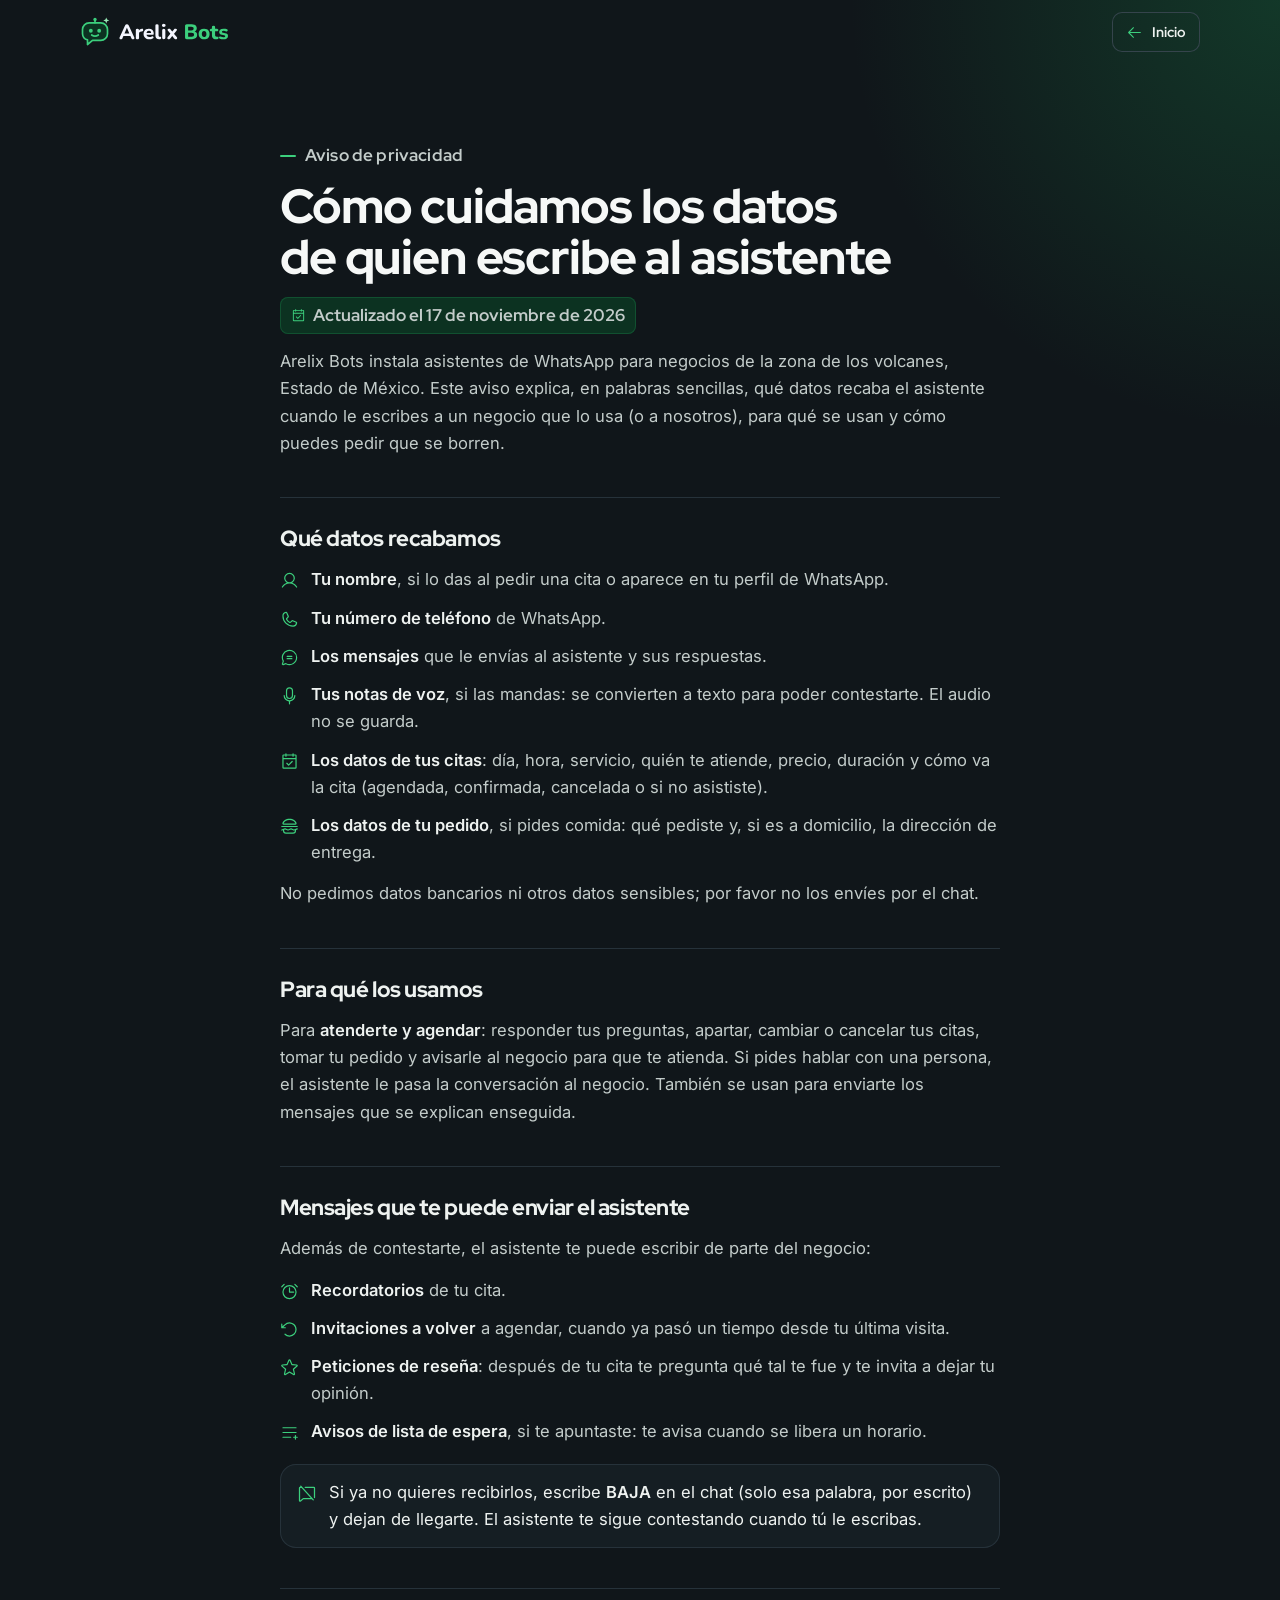
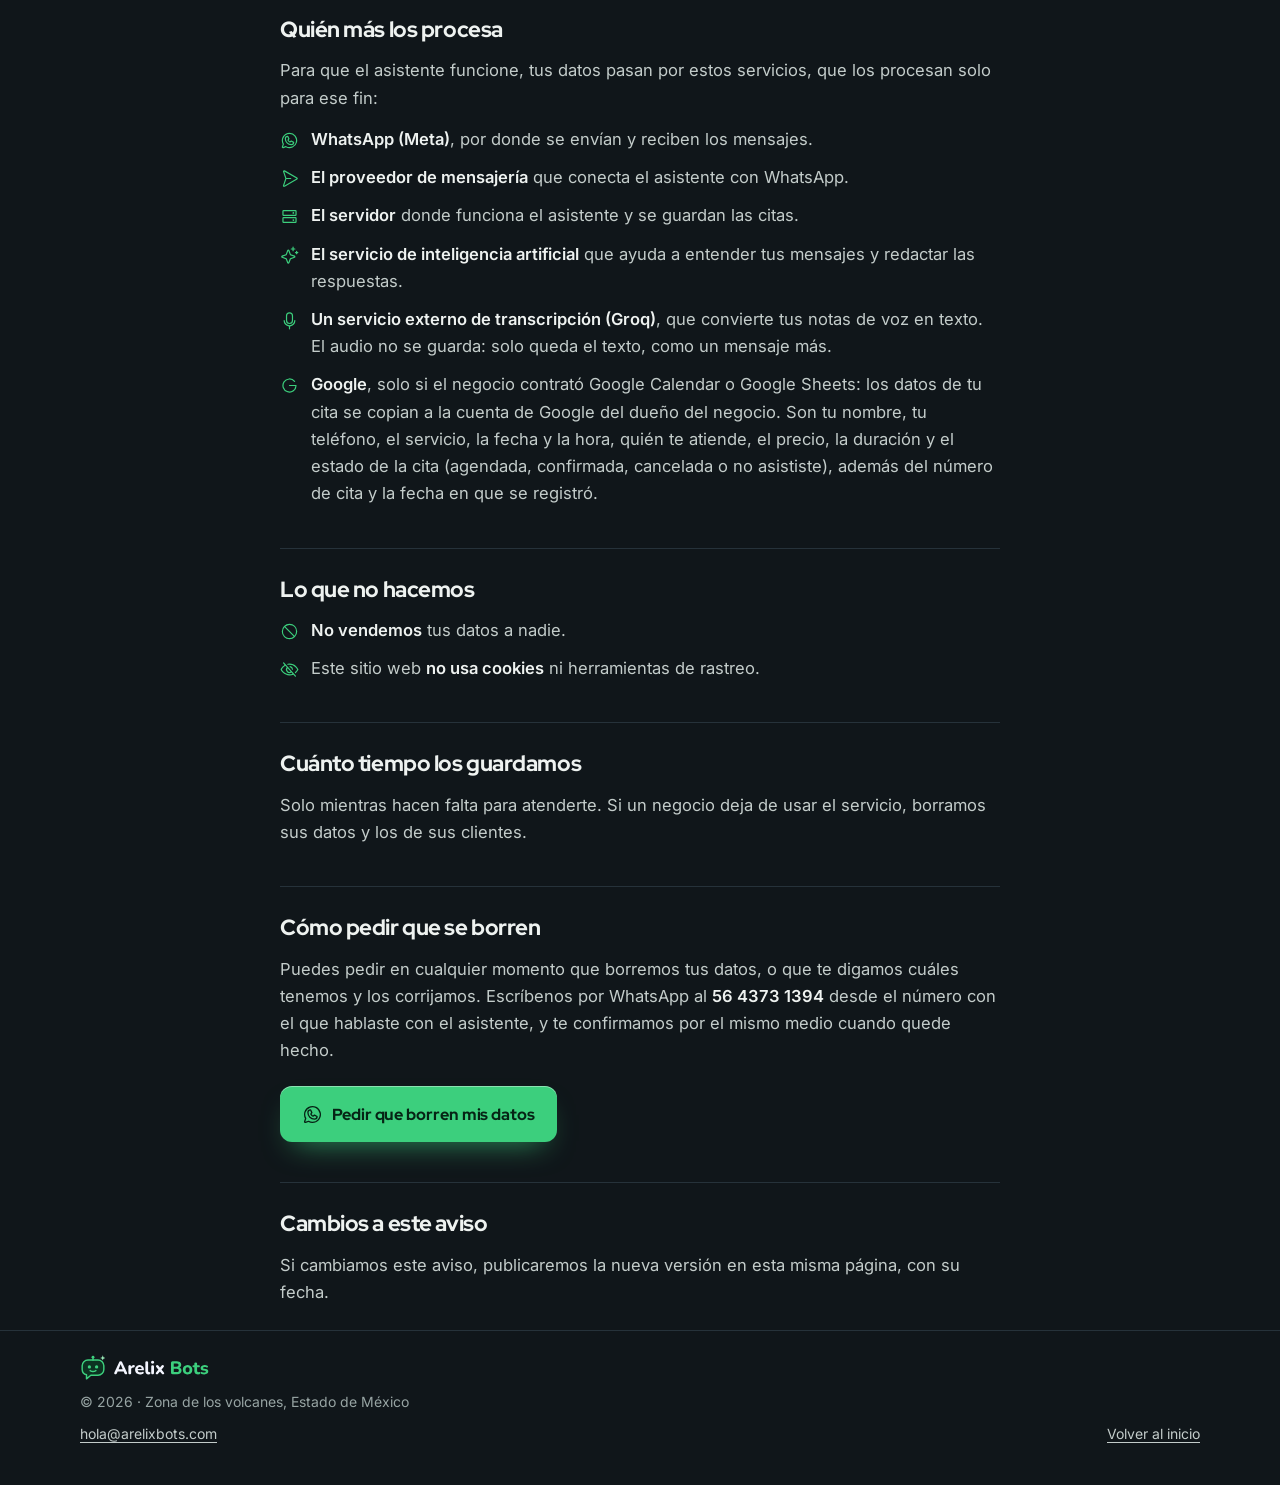
==== commit 7c35bd35: "Contacto: correo hola@arelixbots.com en contacto y en el pie (mailto) Co-Authored-By: Claude Opus 5." ====
--- a/aviso-privacidad.html
+++ b/aviso-privacidad.html
@@ -114,7 +114,7 @@
 
 <footer class="pie pie-corto">
   <div class="wrap pie-in">
-    <div class="pie-marca"><a class="logo logo-ch" href="./" aria-label="Arelix Bots, inicio"><svg class="logo-svg" viewBox="0 0 178.9 36" aria-hidden="true" focusable="false"><use href="#logo"/></svg></a><p>© 2026 · Zona de los volcanes, Estado de México</p></div>
+    <div class="pie-marca"><a class="logo logo-ch" href="./" aria-label="Arelix Bots, inicio"><svg class="logo-svg" viewBox="0 0 178.9 36" aria-hidden="true" focusable="false"><use href="#logo"/></svg></a><p>© 2026 · Zona de los volcanes, Estado de México</p><a class="pie-link" href="mailto:hola@arelixbots.com">hola@arelixbots.com</a></div>
     <a class="pie-link" href="./">Volver al inicio</a>
   </div>
 </footer>
